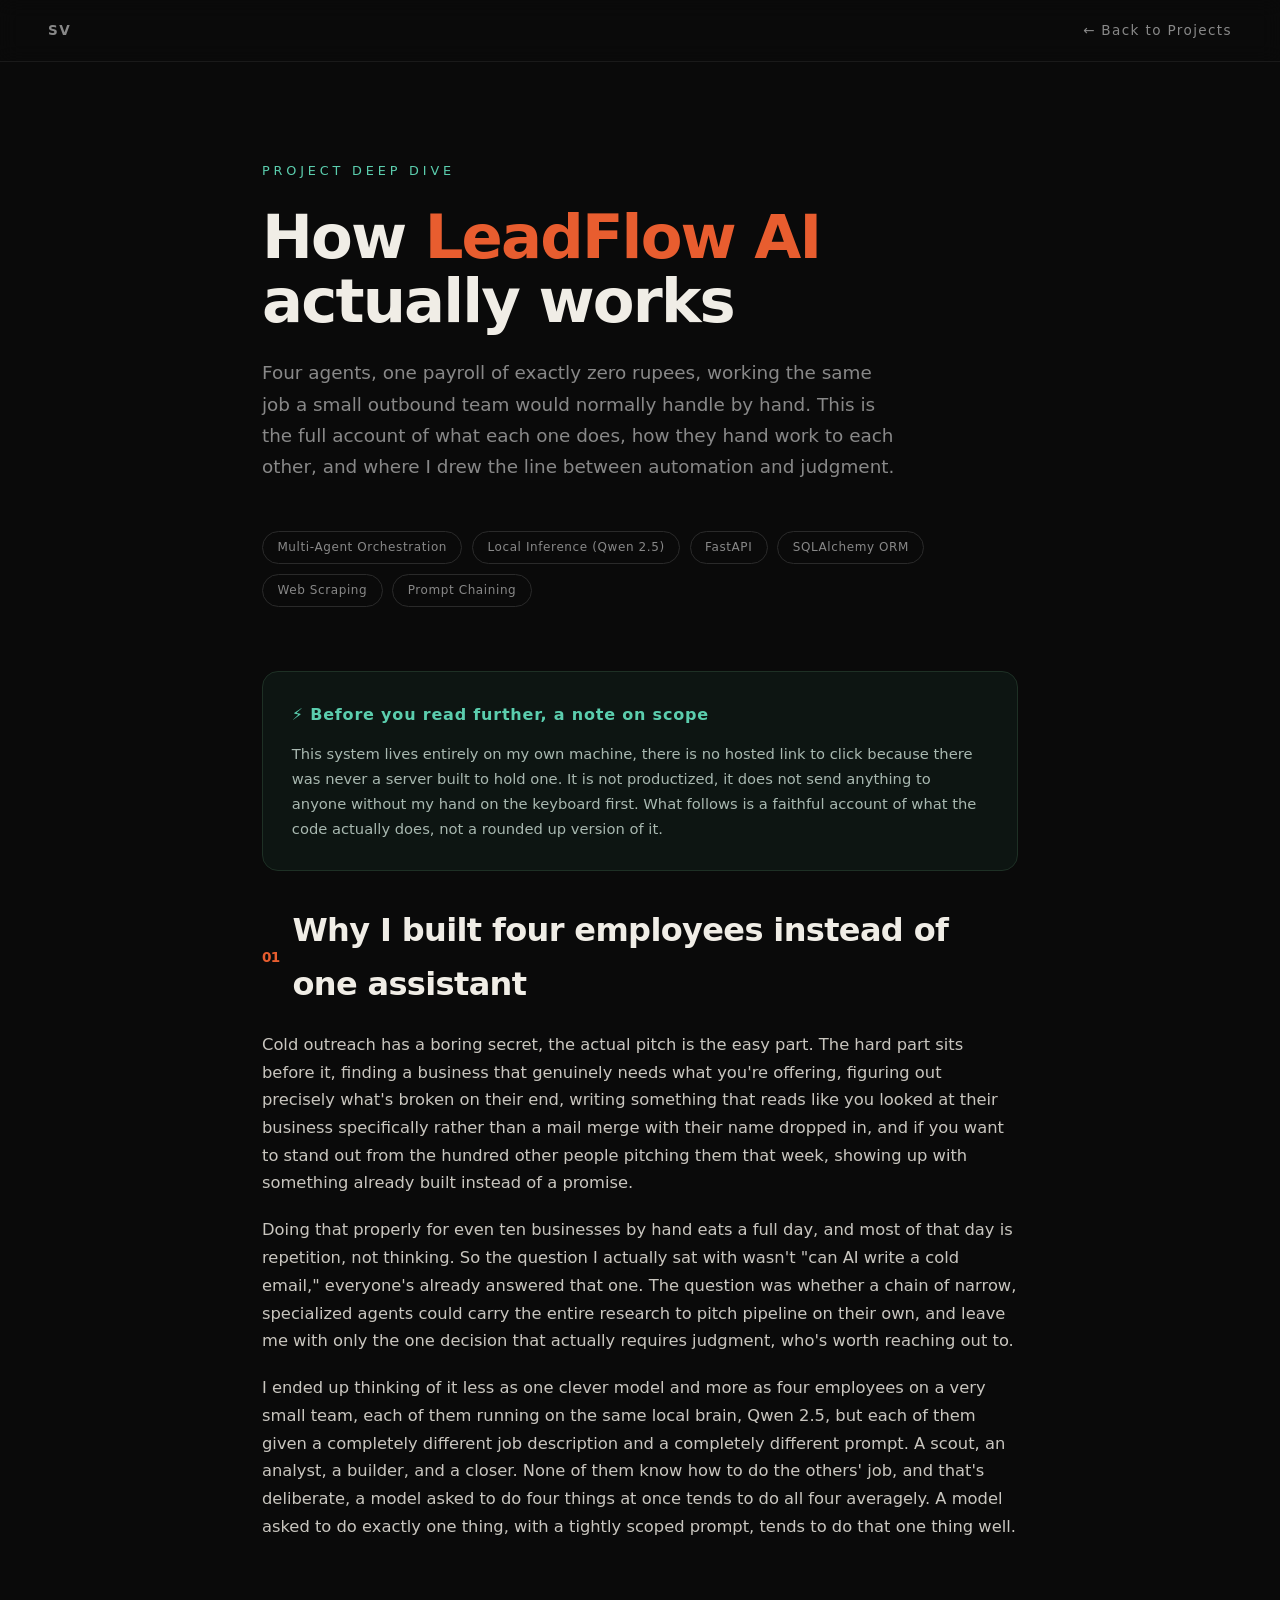
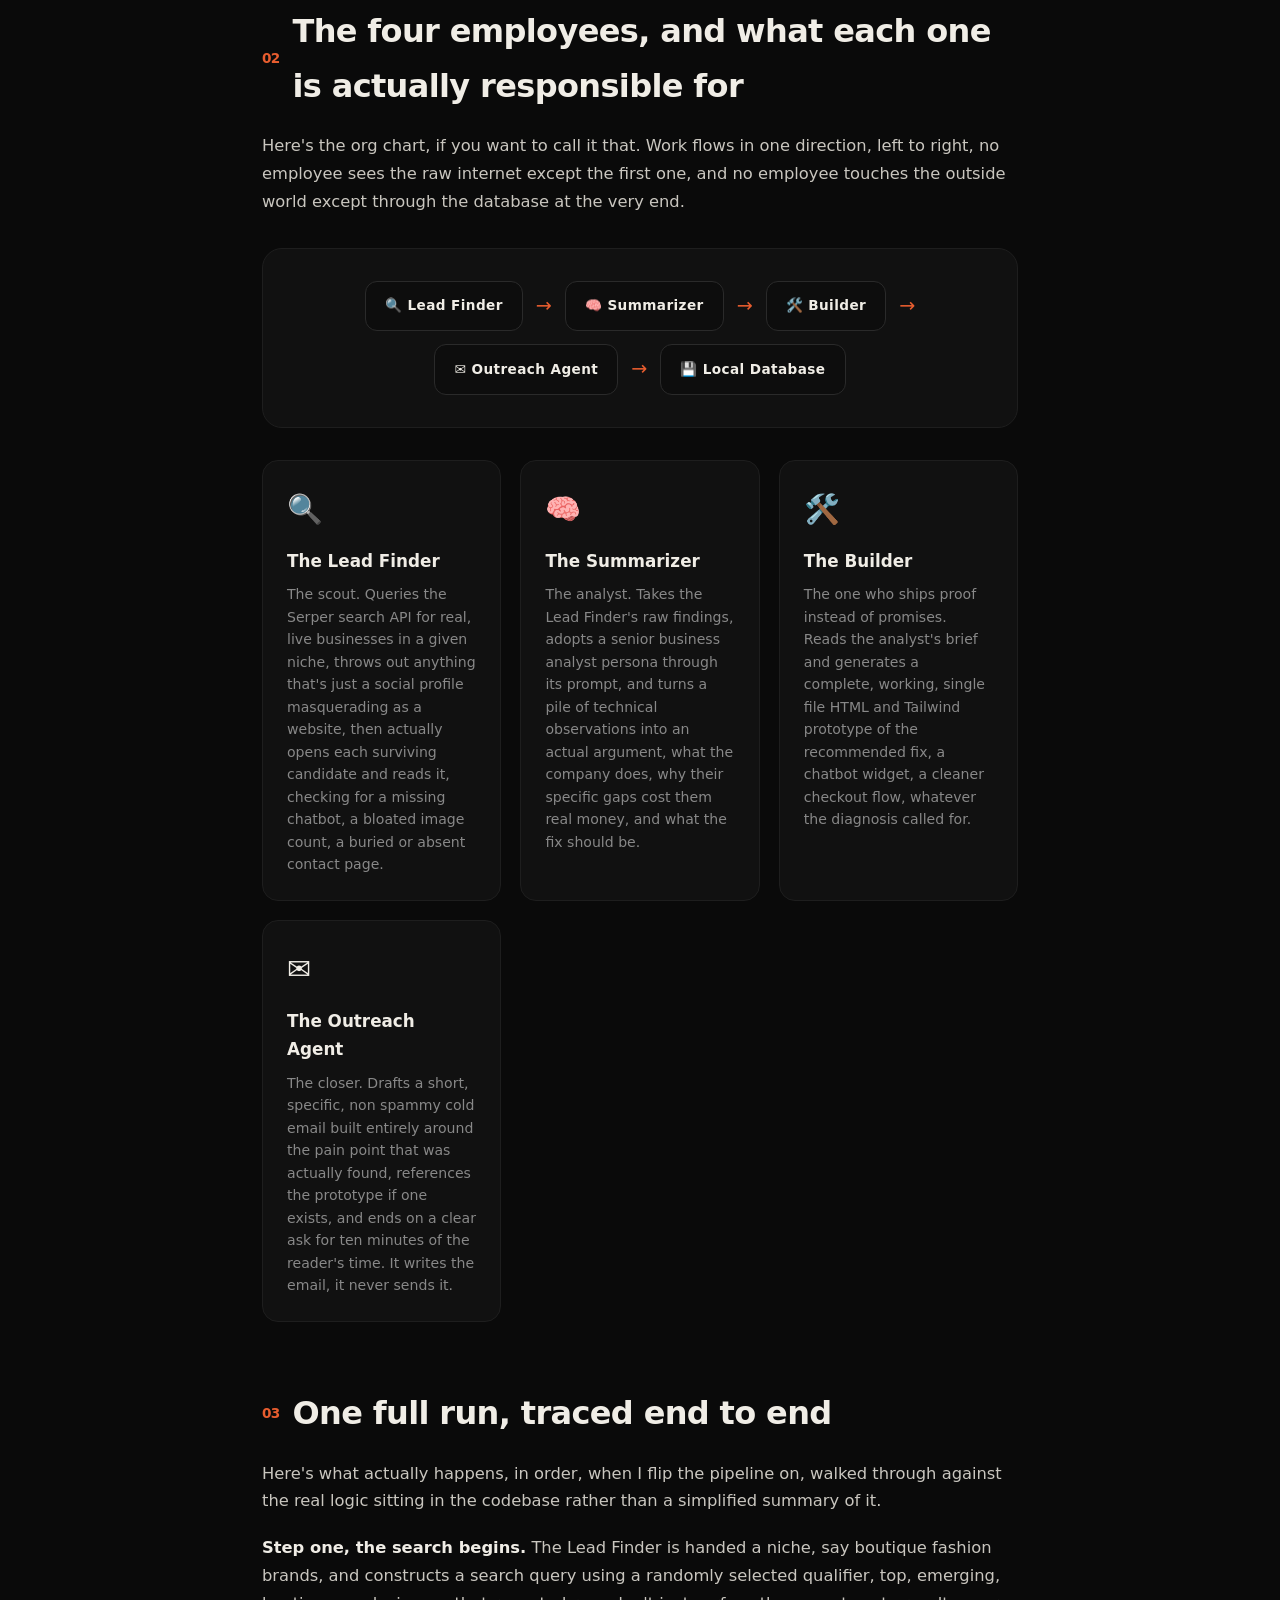
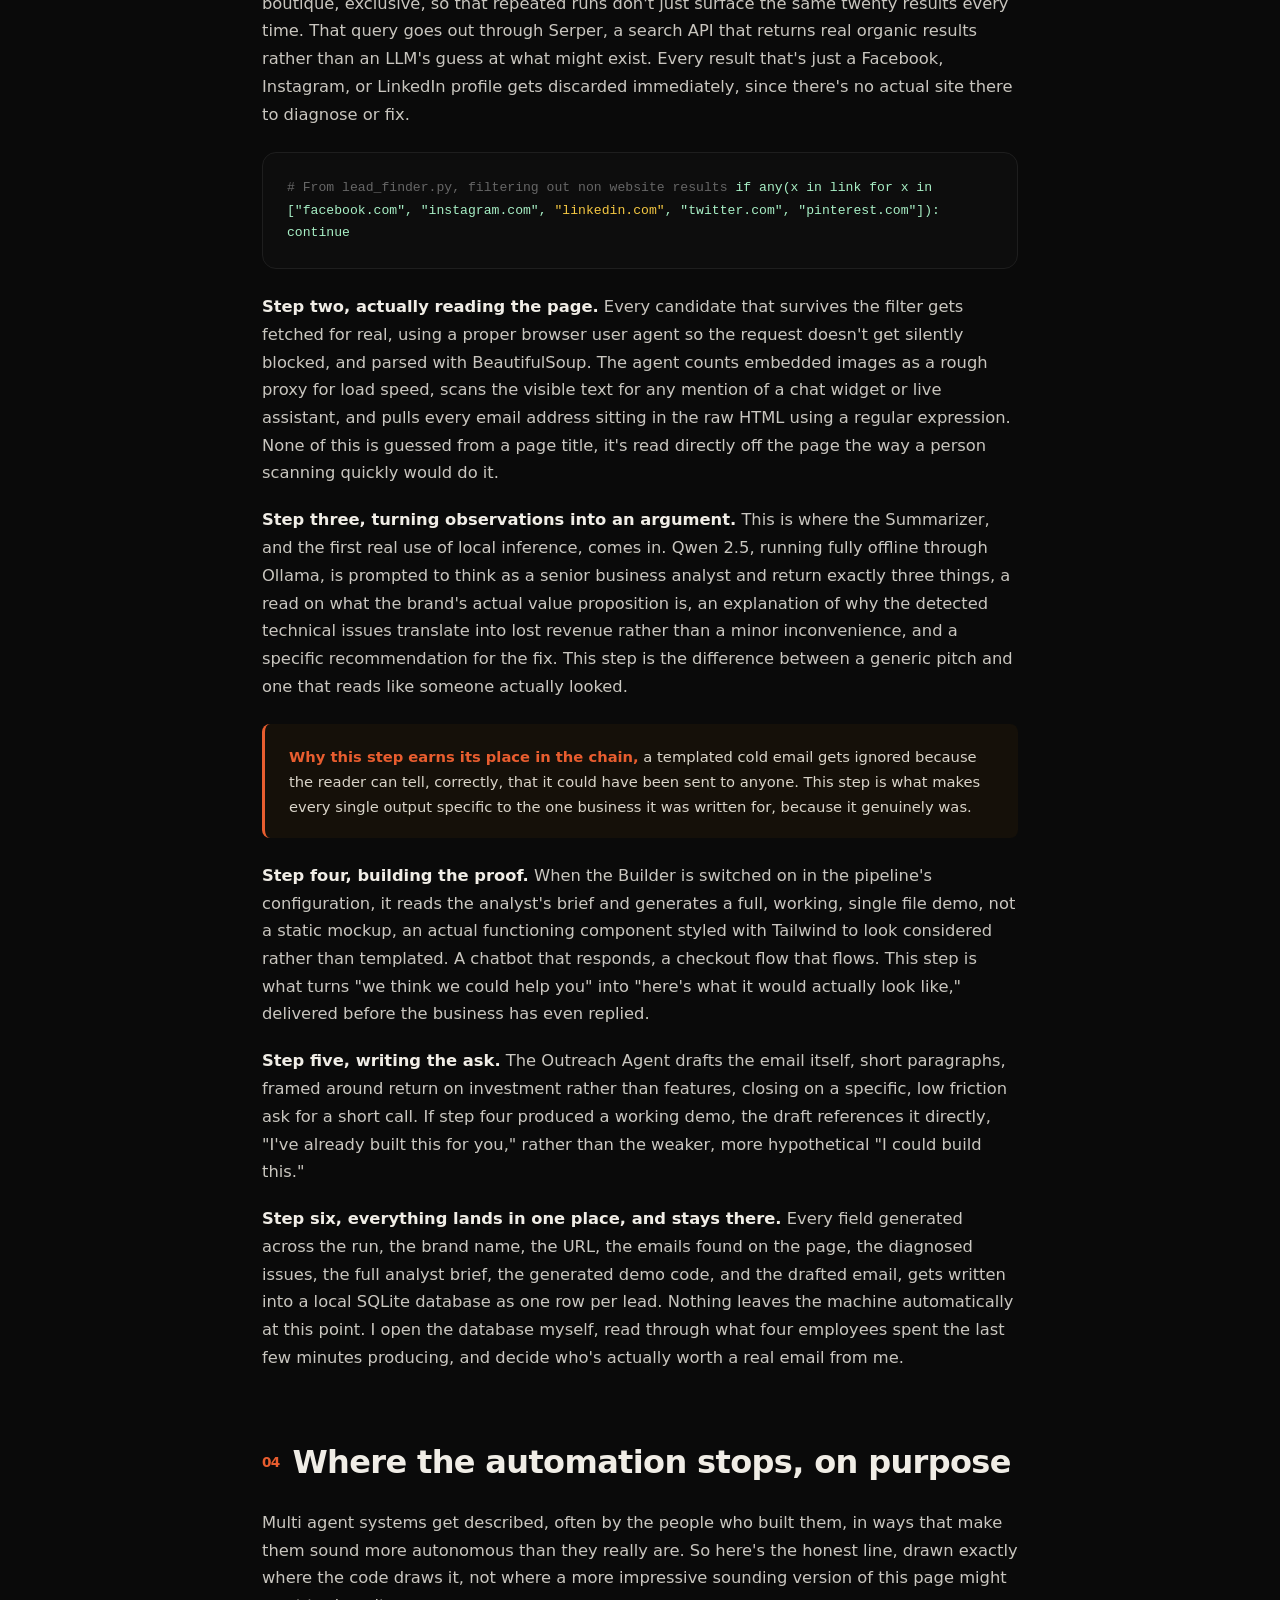
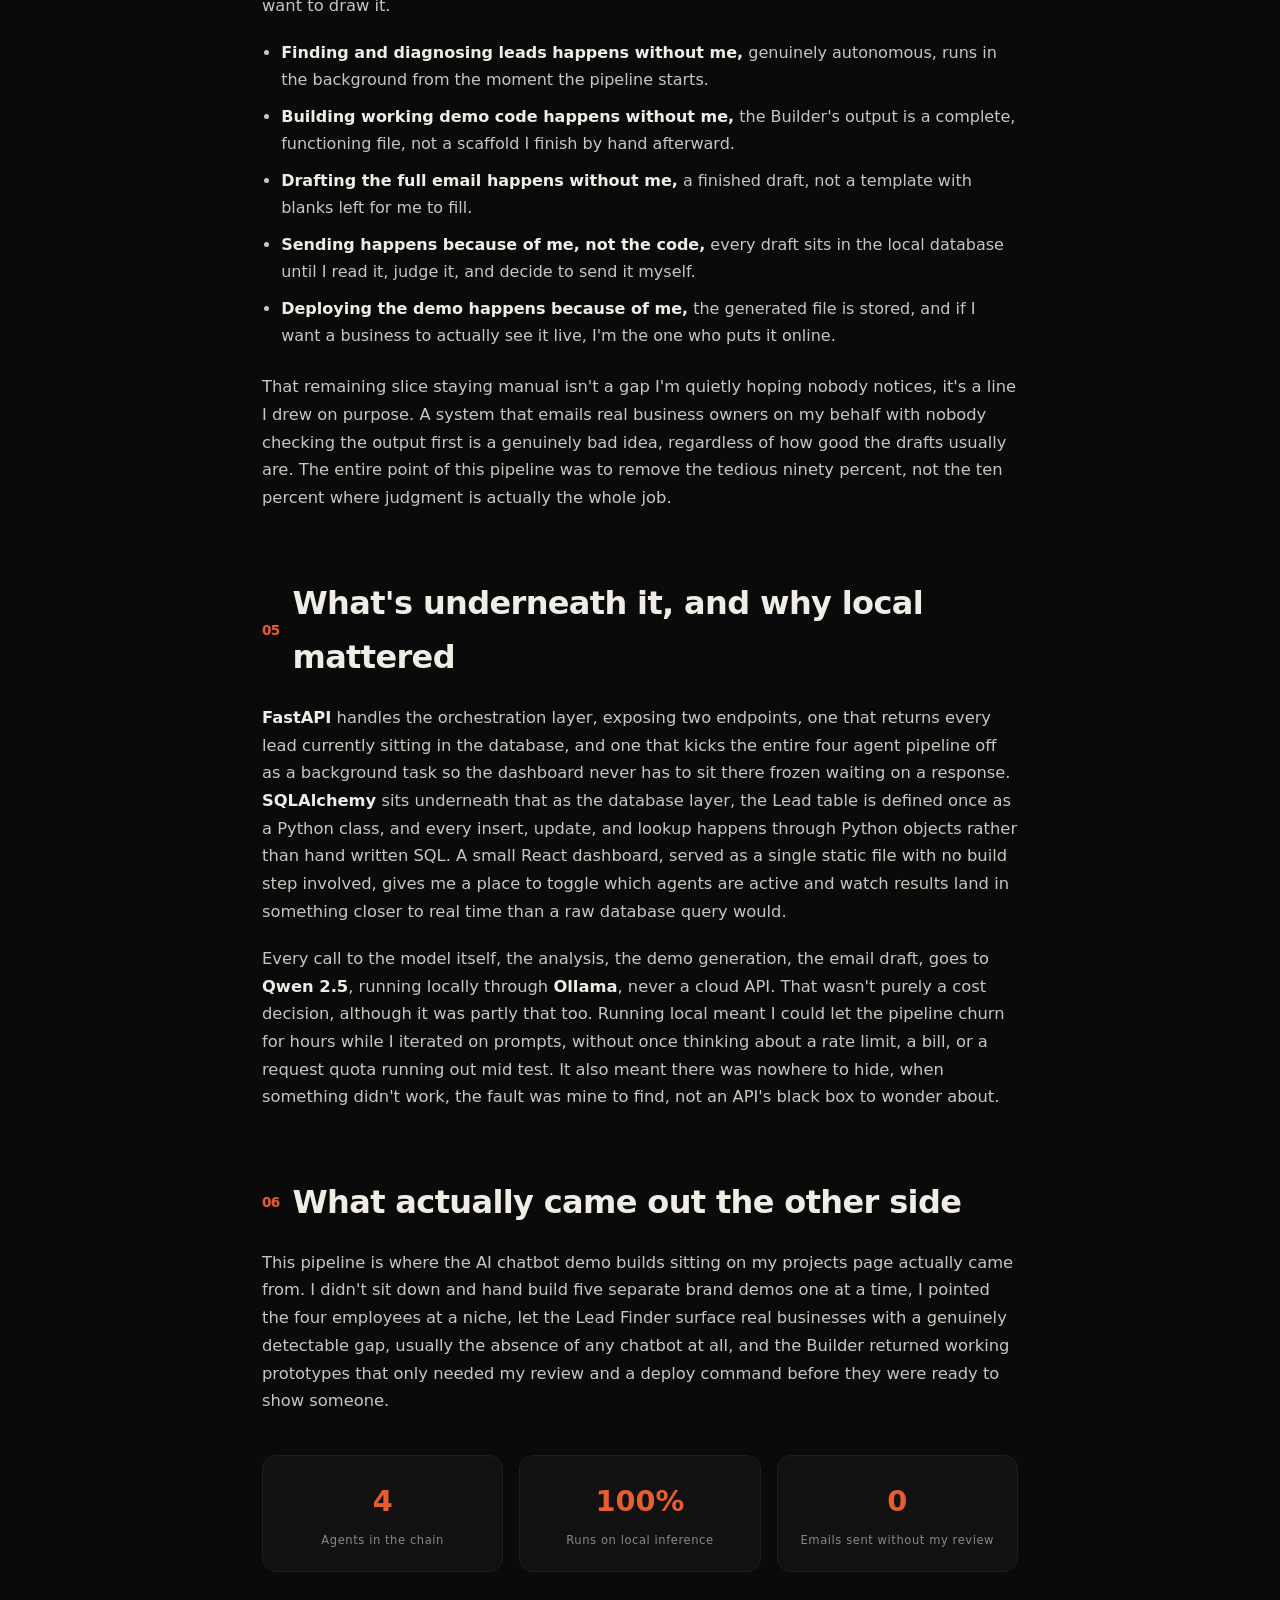
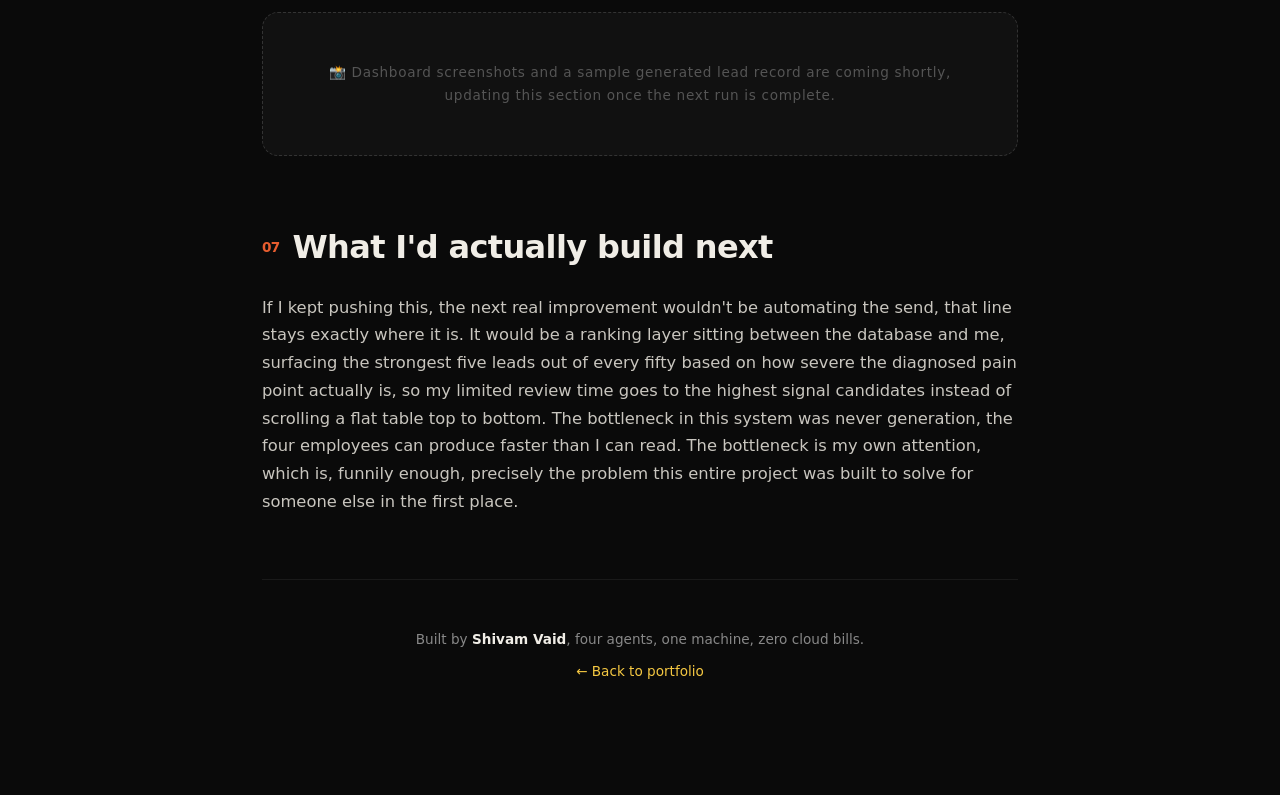
==== leadflow/index.html @ c5f5d9a0 "modified links and title" ====
<!DOCTYPE html>
<html lang="en">
<head>
<meta charset="UTF-8"/>
<meta name="viewport" content="width=device-width, initial-scale=1.0"/>
<title>LeadFlow AI — How It Works | Shivam Vaid</title>
<style>
  *{margin:0;padding:0;box-sizing:border-box;}
  :root{
    --bg:#0a0a0a;--fg:#f0ede6;--muted:#888;
    --c1:#e85d2f;--c2:#f5c842;--c3:#5bceae;--c4:#c084fc;--c5:#fb923c;
  }
  html{scroll-behavior:smooth;}
  body{background:var(--bg);color:var(--fg);font-family:'Segoe UI',system-ui,sans-serif;line-height:1.7;}

  .doc-nav{position:fixed;top:0;left:0;right:0;z-index:100;display:flex;justify-content:space-between;align-items:center;padding:1.2rem 3rem;background:rgba(10,10,10,.9);backdrop-filter:blur(10px);border-bottom:1px solid #1a1a1a;}
  .doc-nav a{color:var(--muted);text-decoration:none;font-size:.85rem;letter-spacing:.1em;transition:color .2s;}
  .doc-nav a:hover{color:var(--fg);}
  .doc-logo{font-size:1.1rem;font-weight:700;letter-spacing:.15em;color:var(--c2);text-decoration:none;}

  .doc-container{max-width:820px;margin:0 auto;padding:10rem 2rem 6rem;}

  .doc-eyebrow{font-size:.8rem;letter-spacing:.3em;color:var(--c3);margin-bottom:1.5rem;text-transform:uppercase;}
  .doc-title{font-size:clamp(2.2rem,6vw,3.8rem);font-weight:900;line-height:1.05;letter-spacing:-.03em;margin-bottom:1.5rem;}
  .doc-title span{color:var(--c1);}
  .doc-subtitle{font-size:1.15rem;color:var(--muted);margin-bottom:3rem;max-width:640px;}

  .doc-tags{display:flex;flex-wrap:wrap;gap:.6rem;margin-bottom:4rem;}
  .doc-tag{padding:.35rem .9rem;border:1px solid #2a2a2a;border-radius:99px;font-size:.75rem;letter-spacing:.05em;color:var(--muted);}

  .doc-section{margin-bottom:4rem;}
  .doc-section h2{font-size:clamp(1.5rem,3vw,2rem);font-weight:800;letter-spacing:-.02em;margin-bottom:1.2rem;display:flex;align-items:center;gap:.8rem;}
  .doc-num{font-size:.85rem;color:var(--c1);font-weight:700;}
  .doc-section p{color:#c9c6bf;font-size:1.02rem;margin-bottom:1.2rem;}
  .doc-section p strong{color:var(--fg);}
  .doc-section ul{margin:1rem 0 1.5rem 1.2rem;color:#c9c6bf;}
  .doc-section li{margin-bottom:.6rem;}
  .doc-section li strong{color:var(--fg);}

  .agent-grid{display:grid;grid-template-columns:repeat(auto-fit,minmax(220px,1fr));gap:1.2rem;margin:2rem 0;}
  .agent-card{background:#111;border:1px solid #1e1e1e;border-radius:16px;padding:1.5rem;transition:border-color .3s,transform .3s;}
  .agent-card:hover{border-color:var(--c4);transform:translateY(-4px);}
  .agent-icon{font-size:1.8rem;margin-bottom:.8rem;display:block;}
  .agent-name{font-size:1.05rem;font-weight:700;margin-bottom:.5rem;}
  .agent-desc{font-size:.88rem;color:var(--muted);line-height:1.6;}

  .flow-diagram{background:#111;border:1px solid #1e1e1e;border-radius:20px;padding:2rem;margin:2rem 0;display:flex;flex-wrap:wrap;align-items:center;gap:.8rem;justify-content:center;}
  .flow-step{background:#0d0d0d;border:1px solid #2a2a2a;border-radius:12px;padding:.8rem 1.2rem;font-size:.85rem;font-weight:700;letter-spacing:.03em;white-space:nowrap;}
  .flow-arrow{color:var(--c1);font-size:1.2rem;}

  .code-block{background:#0d0d0d;border:1px solid #1e1e1e;border-radius:14px;padding:1.5rem;margin:1.5rem 0;overflow-x:auto;font-family:'Consolas','Monaco',monospace;font-size:.82rem;color:#a8f0c6;line-height:1.7;}
  .code-block .comment{color:#666;}
  .code-block .string{color:var(--c2);}

  .callout{background:#151009;border-left:3px solid var(--c1);border-radius:8px;padding:1.2rem 1.5rem;margin:1.5rem 0;font-size:.92rem;color:#d9d4c9;}
  .callout strong{color:var(--c1);}

  .honesty-box{background:#0d1512;border:1px solid #1e3025;border-radius:16px;padding:1.8rem;margin:2rem 0;}
  .honesty-box h3{color:var(--c3);font-size:1rem;margin-bottom:.8rem;letter-spacing:.05em;}
  .honesty-box p{color:#a8b8b0;font-size:.92rem;margin-bottom:0;}

  .screenshot-placeholder{background:#111;border:1px dashed #333;border-radius:16px;padding:3rem 2rem;text-align:center;margin:2rem 0;color:#555;font-size:.85rem;letter-spacing:.05em;}

  .stat-strip{display:grid;grid-template-columns:repeat(auto-fit,minmax(140px,1fr));gap:1rem;margin:2.5rem 0;}
  .stat-box{background:#111;border:1px solid #1e1e1e;border-radius:14px;padding:1.3rem;text-align:center;}
  .stat-box .num{font-size:1.8rem;font-weight:900;color:var(--c1);}
  .stat-box .label{font-size:.72rem;color:var(--muted);letter-spacing:.05em;margin-top:.3rem;}

  .doc-footer{border-top:1px solid #1a1a1a;padding:3rem 0 1rem;margin-top:3rem;text-align:center;color:var(--muted);font-size:.85rem;}
  .doc-footer a{color:var(--c2);text-decoration:none;}

  @media (max-width:768px){
    .doc-nav{padding:1rem;}
    .doc-container{padding:7rem 1.25rem 4rem;}
    .flow-diagram{flex-direction:column;align-items:stretch;}
    .flow-arrow{transform:rotate(90deg);text-align:center;}
  }
</style>
</head>
<body>

<nav class="doc-nav">
  <a href="index.html" class="doc-logo">SV</a>
  <a href="index.html#projects">← Back to Projects</a>
</nav>

<div class="doc-container">

  <div class="doc-eyebrow">Project Deep Dive</div>
  <h1 class="doc-title">How <span>LeadFlow AI</span> actually works</h1>
  <p class="doc-subtitle">Four agents, one payroll of exactly zero rupees, working the same job a small outbound team would normally handle by hand. This is the full account of what each one does, how they hand work to each other, and where I drew the line between automation and judgment.</p>

  <div class="doc-tags">
    <span class="doc-tag">Multi-Agent Orchestration</span>
    <span class="doc-tag">Local Inference (Qwen 2.5)</span>
    <span class="doc-tag">FastAPI</span>
    <span class="doc-tag">SQLAlchemy ORM</span>
    <span class="doc-tag">Web Scraping</span>
    <span class="doc-tag">Prompt Chaining</span>
  </div>

  <div class="honesty-box">
    <h3>⚡ Before you read further, a note on scope</h3>
    <p>This system lives entirely on my own machine, there is no hosted link to click because there was never a server built to hold one. It is not productized, it does not send anything to anyone without my hand on the keyboard first. What follows is a faithful account of what the code actually does, not a rounded up version of it.</p>
  </div>

  <div class="doc-section">
    <h2><span class="doc-num">01</span> Why I built four employees instead of one assistant</h2>
    <p>Cold outreach has a boring secret, the actual pitch is the easy part. The hard part sits before it, finding a business that genuinely needs what you're offering, figuring out precisely what's broken on their end, writing something that reads like you looked at their business specifically rather than a mail merge with their name dropped in, and if you want to stand out from the hundred other people pitching them that week, showing up with something already built instead of a promise.</p>
    <p>Doing that properly for even ten businesses by hand eats a full day, and most of that day is repetition, not thinking. So the question I actually sat with wasn't "can AI write a cold email," everyone's already answered that one. The question was whether a chain of narrow, specialized agents could carry the entire research to pitch pipeline on their own, and leave me with only the one decision that actually requires judgment, who's worth reaching out to.</p>
    <p>I ended up thinking of it less as one clever model and more as four employees on a very small team, each of them running on the same local brain, Qwen 2.5, but each of them given a completely different job description and a completely different prompt. A scout, an analyst, a builder, and a closer. None of them know how to do the others' job, and that's deliberate, a model asked to do four things at once tends to do all four averagely. A model asked to do exactly one thing, with a tightly scoped prompt, tends to do that one thing well.</p>
  </div>

  <div class="doc-section">
    <h2><span class="doc-num">02</span> The four employees, and what each one is actually responsible for</h2>
    <p>Here's the org chart, if you want to call it that. Work flows in one direction, left to right, no employee sees the raw internet except the first one, and no employee touches the outside world except through the database at the very end.</p>

    <div class="flow-diagram">
      <div class="flow-step">🔍 Lead Finder</div>
      <span class="flow-arrow">→</span>
      <div class="flow-step">🧠 Summarizer</div>
      <span class="flow-arrow">→</span>
      <div class="flow-step">🛠️ Builder</div>
      <span class="flow-arrow">→</span>
      <div class="flow-step">✉️ Outreach Agent</div>
      <span class="flow-arrow">→</span>
      <div class="flow-step">💾 Local Database</div>
    </div>

    <div class="agent-grid">
      <div class="agent-card">
        <span class="agent-icon">🔍</span>
        <div class="agent-name">The Lead Finder</div>
        <div class="agent-desc">The scout. Queries the Serper search API for real, live businesses in a given niche, throws out anything that's just a social profile masquerading as a website, then actually opens each surviving candidate and reads it, checking for a missing chatbot, a bloated image count, a buried or absent contact page.</div>
      </div>
      <div class="agent-card">
        <span class="agent-icon">🧠</span>
        <div class="agent-name">The Summarizer</div>
        <div class="agent-desc">The analyst. Takes the Lead Finder's raw findings, adopts a senior business analyst persona through its prompt, and turns a pile of technical observations into an actual argument, what the company does, why their specific gaps cost them real money, and what the fix should be.</div>
      </div>
      <div class="agent-card">
        <span class="agent-icon">🛠️</span>
        <div class="agent-name">The Builder</div>
        <div class="agent-desc">The one who ships proof instead of promises. Reads the analyst's brief and generates a complete, working, single file HTML and Tailwind prototype of the recommended fix, a chatbot widget, a cleaner checkout flow, whatever the diagnosis called for.</div>
      </div>
      <div class="agent-card">
        <span class="agent-icon">✉️</span>
        <div class="agent-name">The Outreach Agent</div>
        <div class="agent-desc">The closer. Drafts a short, specific, non spammy cold email built entirely around the pain point that was actually found, references the prototype if one exists, and ends on a clear ask for ten minutes of the reader's time. It writes the email, it never sends it.</div>
      </div>
    </div>
  </div>

  <div class="doc-section">
    <h2><span class="doc-num">03</span> One full run, traced end to end</h2>
    <p>Here's what actually happens, in order, when I flip the pipeline on, walked through against the real logic sitting in the codebase rather than a simplified summary of it.</p>

    <p><strong>Step one, the search begins.</strong> The Lead Finder is handed a niche, say boutique fashion brands, and constructs a search query using a randomly selected qualifier, top, emerging, boutique, exclusive, so that repeated runs don't just surface the same twenty results every time. That query goes out through Serper, a search API that returns real organic results rather than an LLM's guess at what might exist. Every result that's just a Facebook, Instagram, or LinkedIn profile gets discarded immediately, since there's no actual site there to diagnose or fix.</p>

    <div class="code-block">
<span class="comment"># From lead_finder.py, filtering out non website results</span>
if any(x in link for x in ["facebook.com", "instagram.com", <span class="string">"linkedin.com"</span>, "twitter.com", "pinterest.com"]):
    continue
    </div>

    <p><strong>Step two, actually reading the page.</strong> Every candidate that survives the filter gets fetched for real, using a proper browser user agent so the request doesn't get silently blocked, and parsed with BeautifulSoup. The agent counts embedded images as a rough proxy for load speed, scans the visible text for any mention of a chat widget or live assistant, and pulls every email address sitting in the raw HTML using a regular expression. None of this is guessed from a page title, it's read directly off the page the way a person scanning quickly would do it.</p>

    <p><strong>Step three, turning observations into an argument.</strong> This is where the Summarizer, and the first real use of local inference, comes in. Qwen 2.5, running fully offline through Ollama, is prompted to think as a senior business analyst and return exactly three things, a read on what the brand's actual value proposition is, an explanation of why the detected technical issues translate into lost revenue rather than a minor inconvenience, and a specific recommendation for the fix. This step is the difference between a generic pitch and one that reads like someone actually looked.</p>

    <div class="callout">
      <strong>Why this step earns its place in the chain,</strong> a templated cold email gets ignored because the reader can tell, correctly, that it could have been sent to anyone. This step is what makes every single output specific to the one business it was written for, because it genuinely was.
    </div>

    <p><strong>Step four, building the proof.</strong> When the Builder is switched on in the pipeline's configuration, it reads the analyst's brief and generates a full, working, single file demo, not a static mockup, an actual functioning component styled with Tailwind to look considered rather than templated. A chatbot that responds, a checkout flow that flows. This step is what turns "we think we could help you" into "here's what it would actually look like," delivered before the business has even replied.</p>

    <p><strong>Step five, writing the ask.</strong> The Outreach Agent drafts the email itself, short paragraphs, framed around return on investment rather than features, closing on a specific, low friction ask for a short call. If step four produced a working demo, the draft references it directly, "I've already built this for you," rather than the weaker, more hypothetical "I could build this."</p>

    <p><strong>Step six, everything lands in one place, and stays there.</strong> Every field generated across the run, the brand name, the URL, the emails found on the page, the diagnosed issues, the full analyst brief, the generated demo code, and the drafted email, gets written into a local SQLite database as one row per lead. Nothing leaves the machine automatically at this point. I open the database myself, read through what four employees spent the last few minutes producing, and decide who's actually worth a real email from me.</p>
  </div>

  <div class="doc-section">
    <h2><span class="doc-num">04</span> Where the automation stops, on purpose</h2>
    <p>Multi agent systems get described, often by the people who built them, in ways that make them sound more autonomous than they really are. So here's the honest line, drawn exactly where the code draws it, not where a more impressive sounding version of this page might want to draw it.</p>
    <ul>
      <li><strong>Finding and diagnosing leads happens without me,</strong> genuinely autonomous, runs in the background from the moment the pipeline starts.</li>
      <li><strong>Building working demo code happens without me,</strong> the Builder's output is a complete, functioning file, not a scaffold I finish by hand afterward.</li>
      <li><strong>Drafting the full email happens without me,</strong> a finished draft, not a template with blanks left for me to fill.</li>
      <li><strong>Sending happens because of me, not the code,</strong> every draft sits in the local database until I read it, judge it, and decide to send it myself.</li>
      <li><strong>Deploying the demo happens because of me,</strong> the generated file is stored, and if I want a business to actually see it live, I'm the one who puts it online.</li>
    </ul>
    <p>That remaining slice staying manual isn't a gap I'm quietly hoping nobody notices, it's a line I drew on purpose. A system that emails real business owners on my behalf with nobody checking the output first is a genuinely bad idea, regardless of how good the drafts usually are. The entire point of this pipeline was to remove the tedious ninety percent, not the ten percent where judgment is actually the whole job.</p>
  </div>

  <div class="doc-section">
    <h2><span class="doc-num">05</span> What's underneath it, and why local mattered</h2>
    <p><strong>FastAPI</strong> handles the orchestration layer, exposing two endpoints, one that returns every lead currently sitting in the database, and one that kicks the entire four agent pipeline off as a background task so the dashboard never has to sit there frozen waiting on a response. <strong>SQLAlchemy</strong> sits underneath that as the database layer, the Lead table is defined once as a Python class, and every insert, update, and lookup happens through Python objects rather than hand written SQL. A small React dashboard, served as a single static file with no build step involved, gives me a place to toggle which agents are active and watch results land in something closer to real time than a raw database query would.</p>
    <p>Every call to the model itself, the analysis, the demo generation, the email draft, goes to <strong>Qwen 2.5</strong>, running locally through <strong>Ollama</strong>, never a cloud API. That wasn't purely a cost decision, although it was partly that too. Running local meant I could let the pipeline churn for hours while I iterated on prompts, without once thinking about a rate limit, a bill, or a request quota running out mid test. It also meant there was nowhere to hide, when something didn't work, the fault was mine to find, not an API's black box to wonder about.</p>
  </div>

  <div class="doc-section">
    <h2><span class="doc-num">06</span> What actually came out the other side</h2>
    <p>This pipeline is where the AI chatbot demo builds sitting on my projects page actually came from. I didn't sit down and hand build five separate brand demos one at a time, I pointed the four employees at a niche, let the Lead Finder surface real businesses with a genuinely detectable gap, usually the absence of any chatbot at all, and the Builder returned working prototypes that only needed my review and a deploy command before they were ready to show someone.</p>

    <div class="stat-strip">
      <div class="stat-box">
        <div class="num">4</div>
        <div class="label">Agents in the chain</div>
      </div>
      <div class="stat-box">
        <div class="num">100%</div>
        <div class="label">Runs on local inference</div>
      </div>
      <div class="stat-box">
        <div class="num">0</div>
        <div class="label">Emails sent without my review</div>
      </div>
    </div>

    <div class="screenshot-placeholder">
      📸 Dashboard screenshots and a sample generated lead record are coming shortly, updating this section once the next run is complete.
    </div>
  </div>

  <div class="doc-section">
    <h2><span class="doc-num">07</span> What I'd actually build next</h2>
    <p>If I kept pushing this, the next real improvement wouldn't be automating the send, that line stays exactly where it is. It would be a ranking layer sitting between the database and me, surfacing the strongest five leads out of every fifty based on how severe the diagnosed pain point actually is, so my limited review time goes to the highest signal candidates instead of scrolling a flat table top to bottom. The bottleneck in this system was never generation, the four employees can produce faster than I can read. The bottleneck is my own attention, which is, funnily enough, precisely the problem this entire project was built to solve for someone else in the first place.</p>
  </div>

  <div class="doc-footer">
    <p>Built by <strong style="color:var(--fg);">Shivam Vaid</strong>, four agents, one machine, zero cloud bills.</p>
    <p style="margin-top:.5rem;"><a href="index.html">← Back to portfolio</a></p>
  </div>

</div>

</body>
</html>
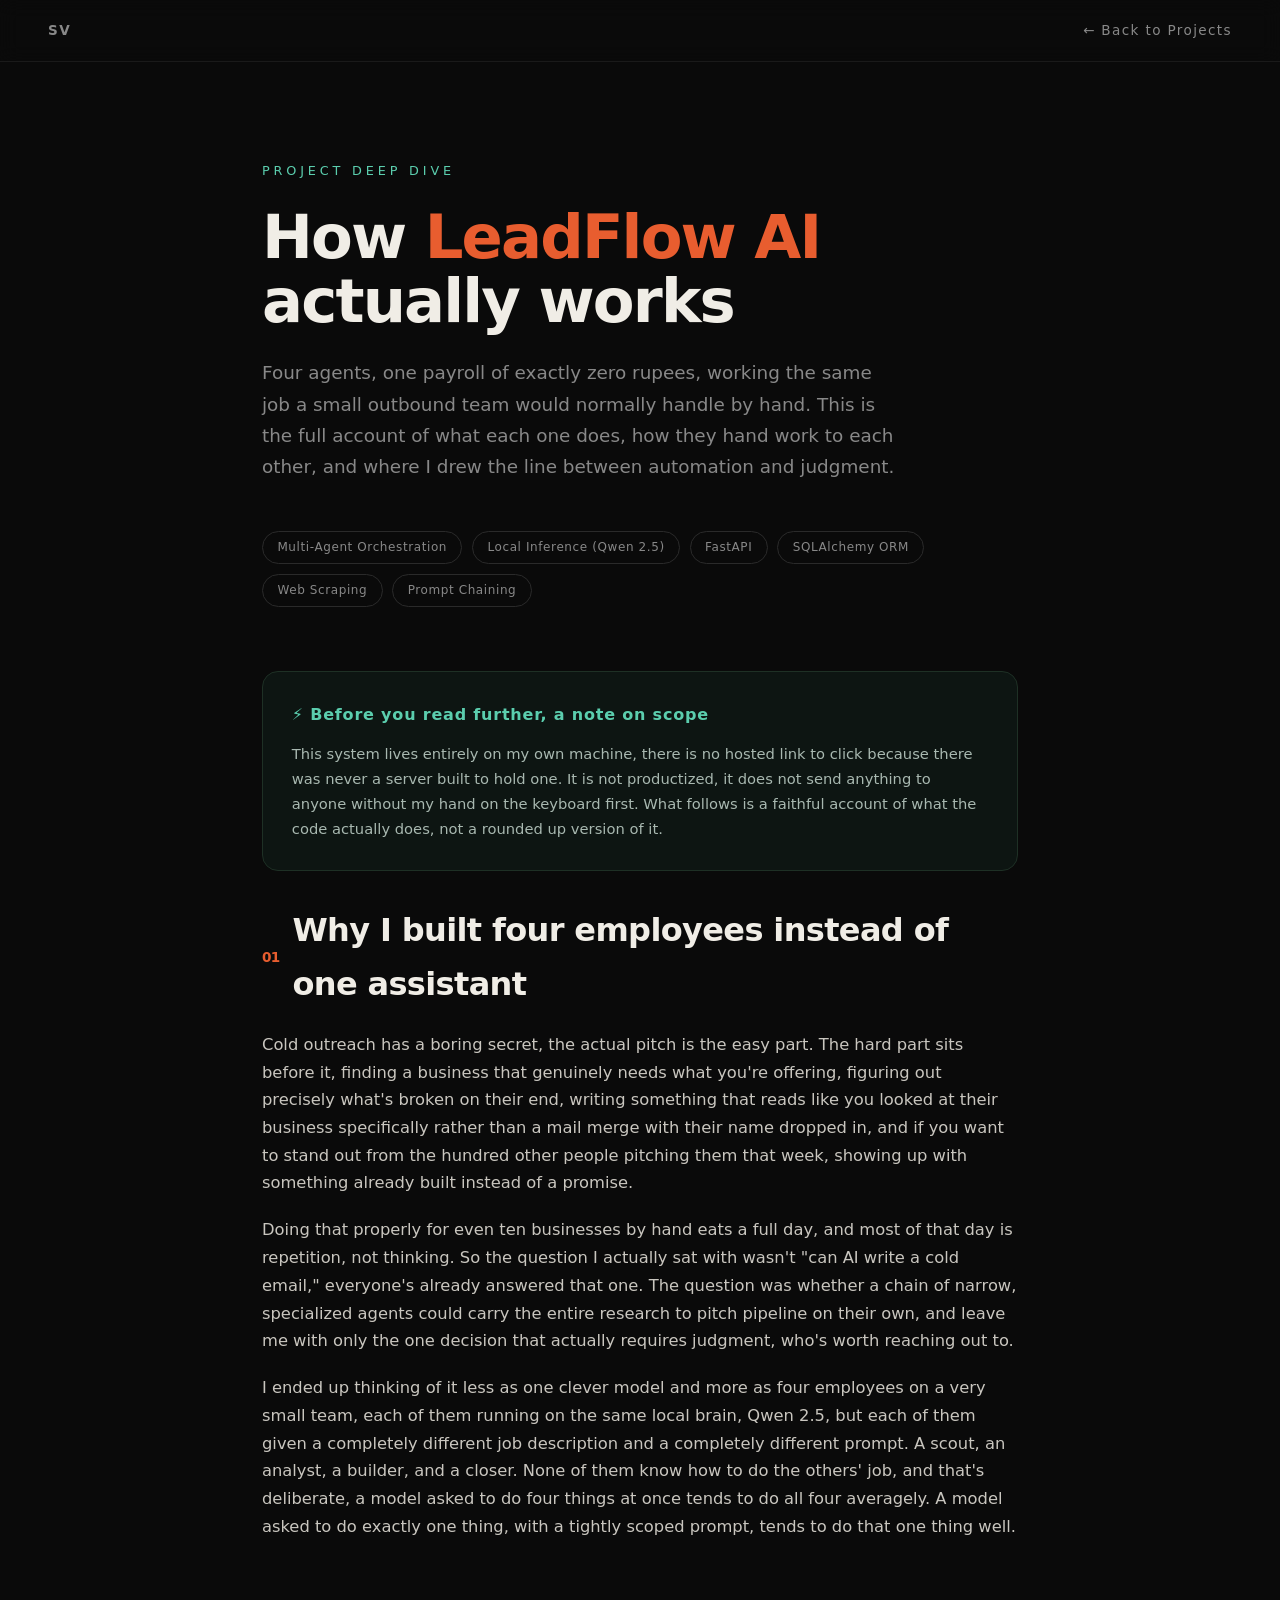
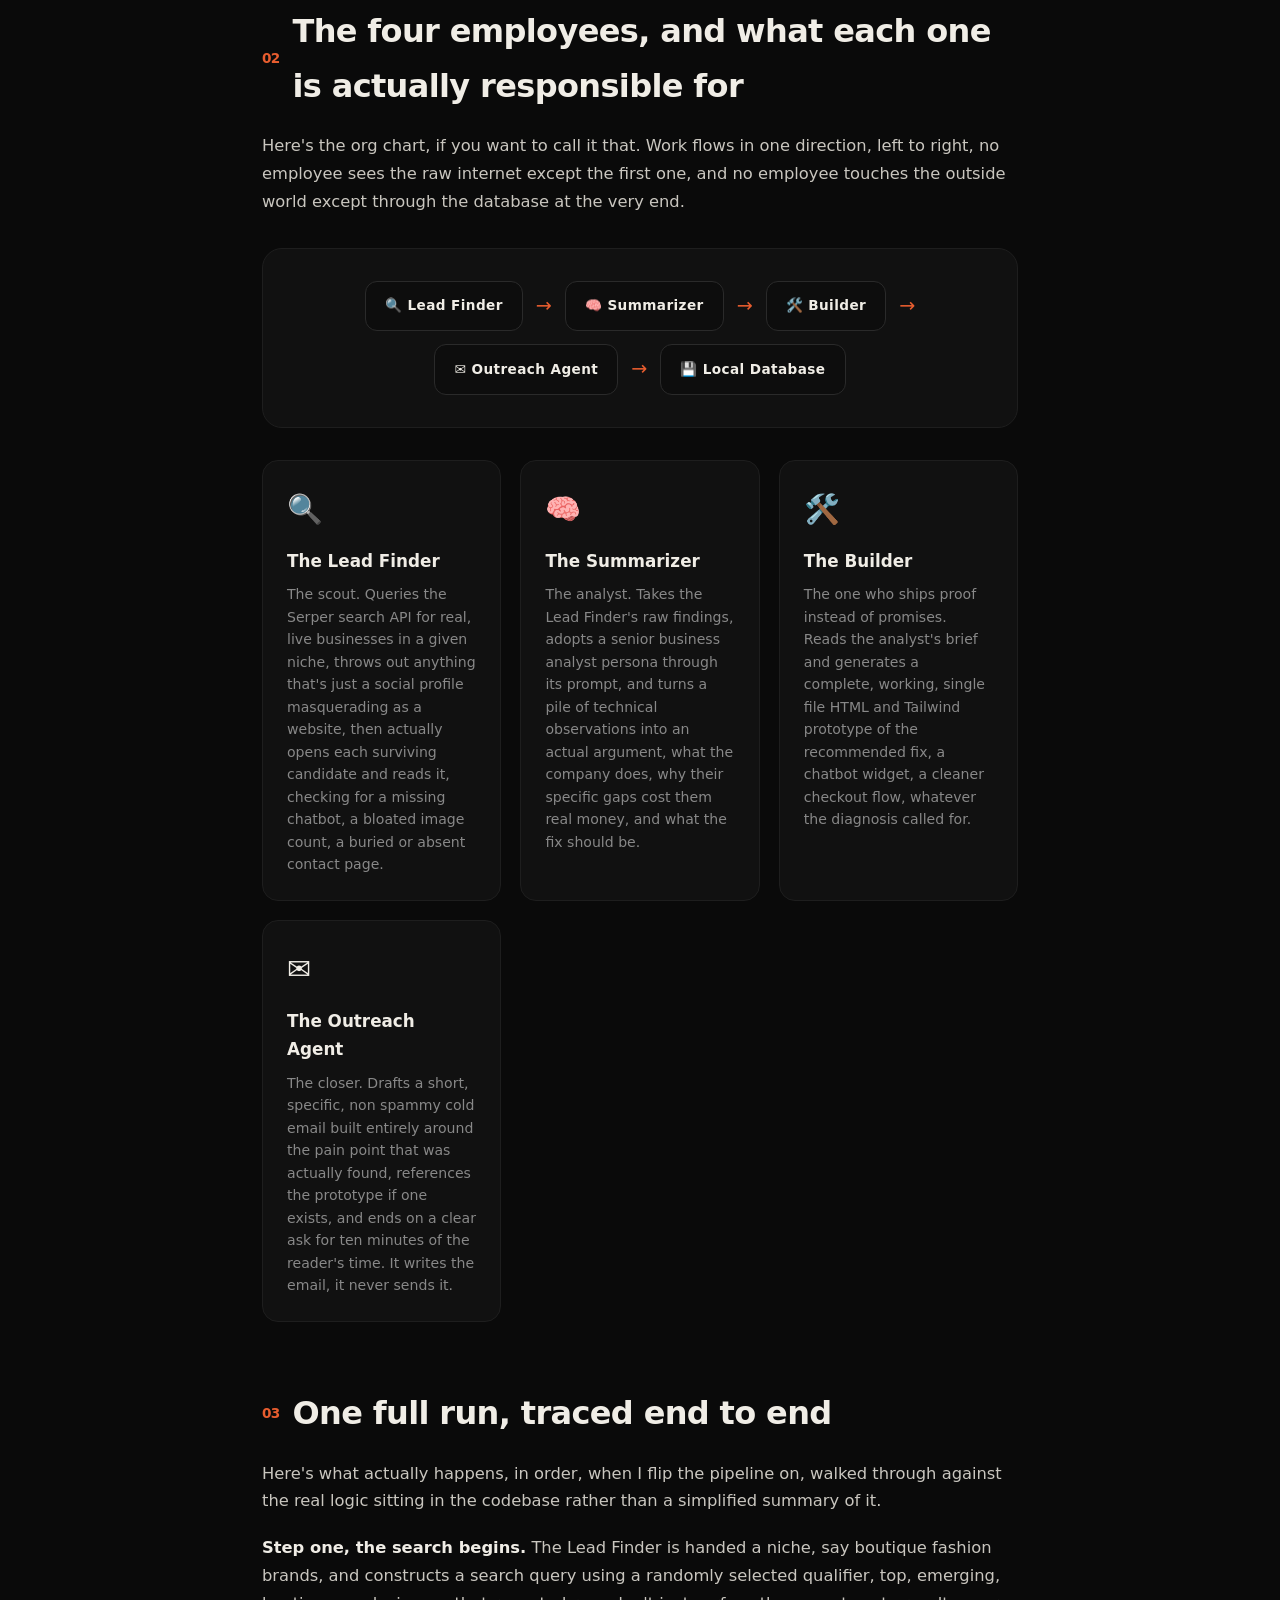
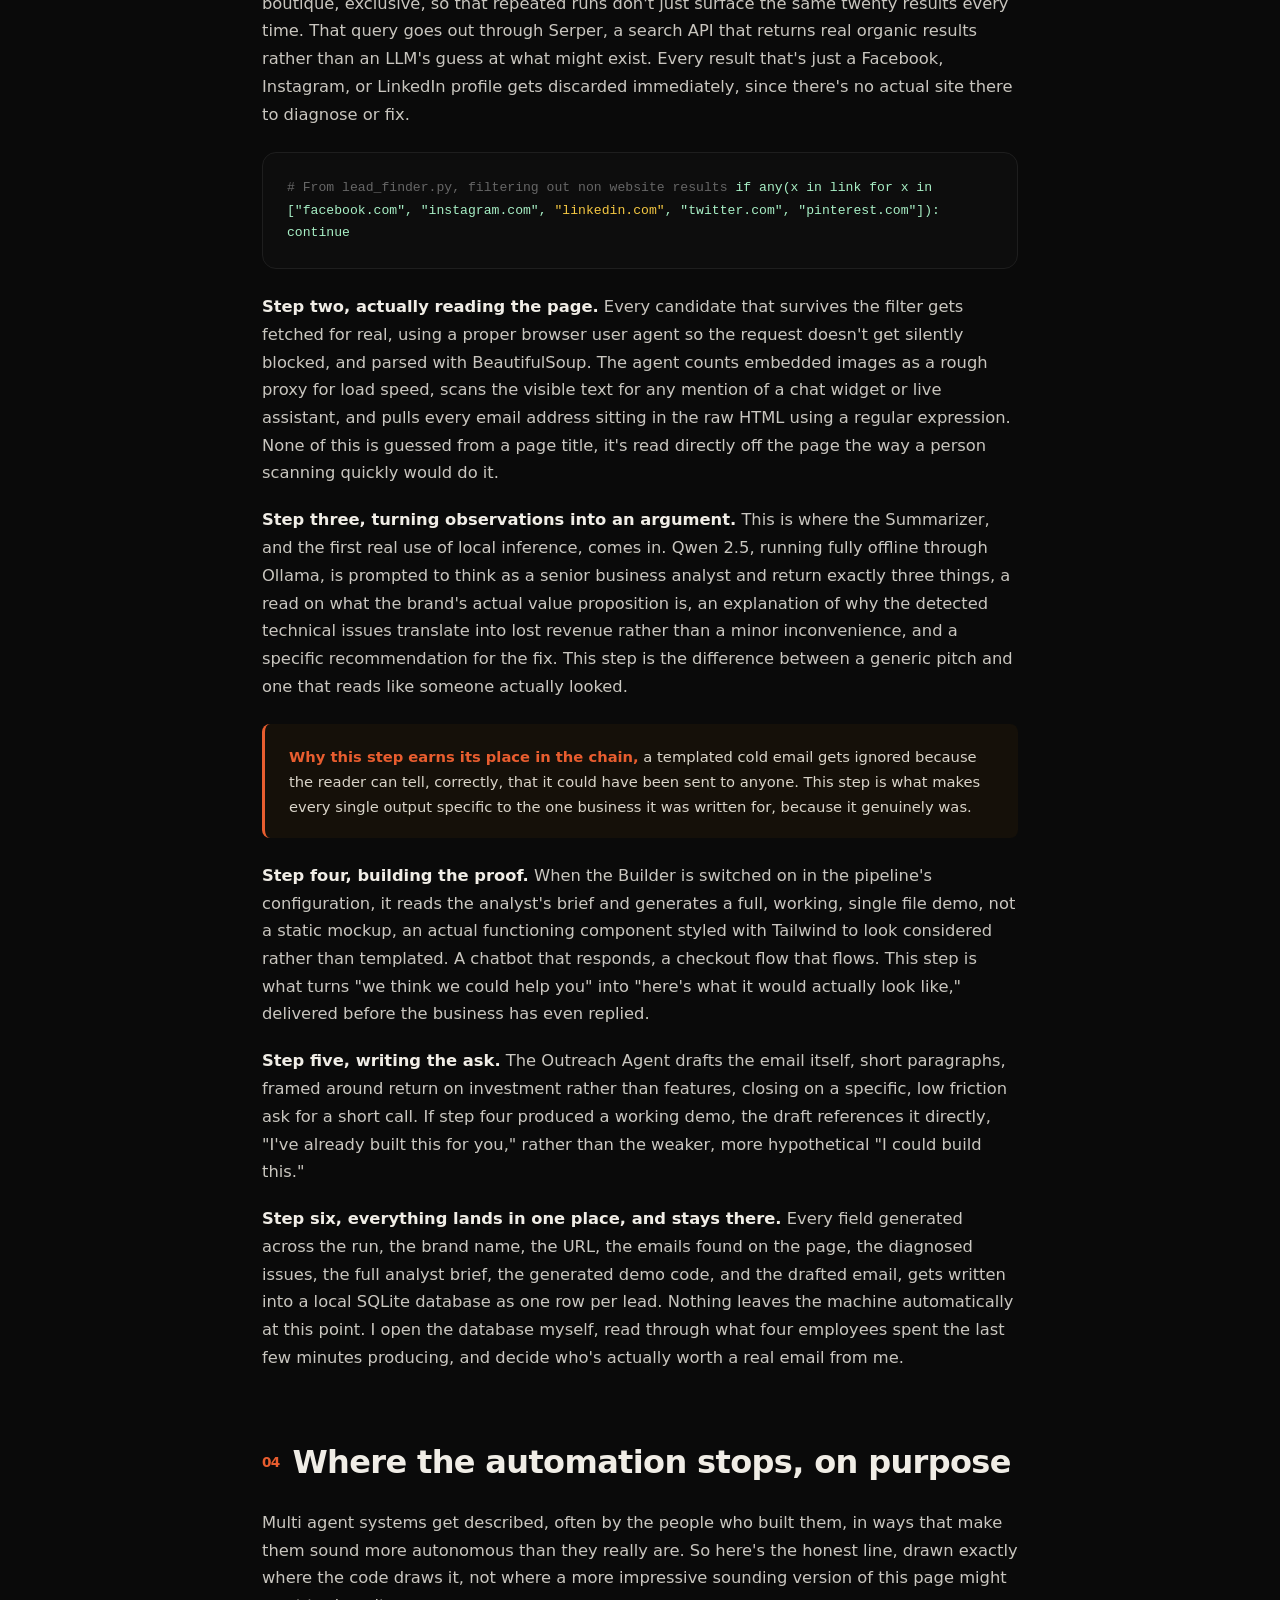
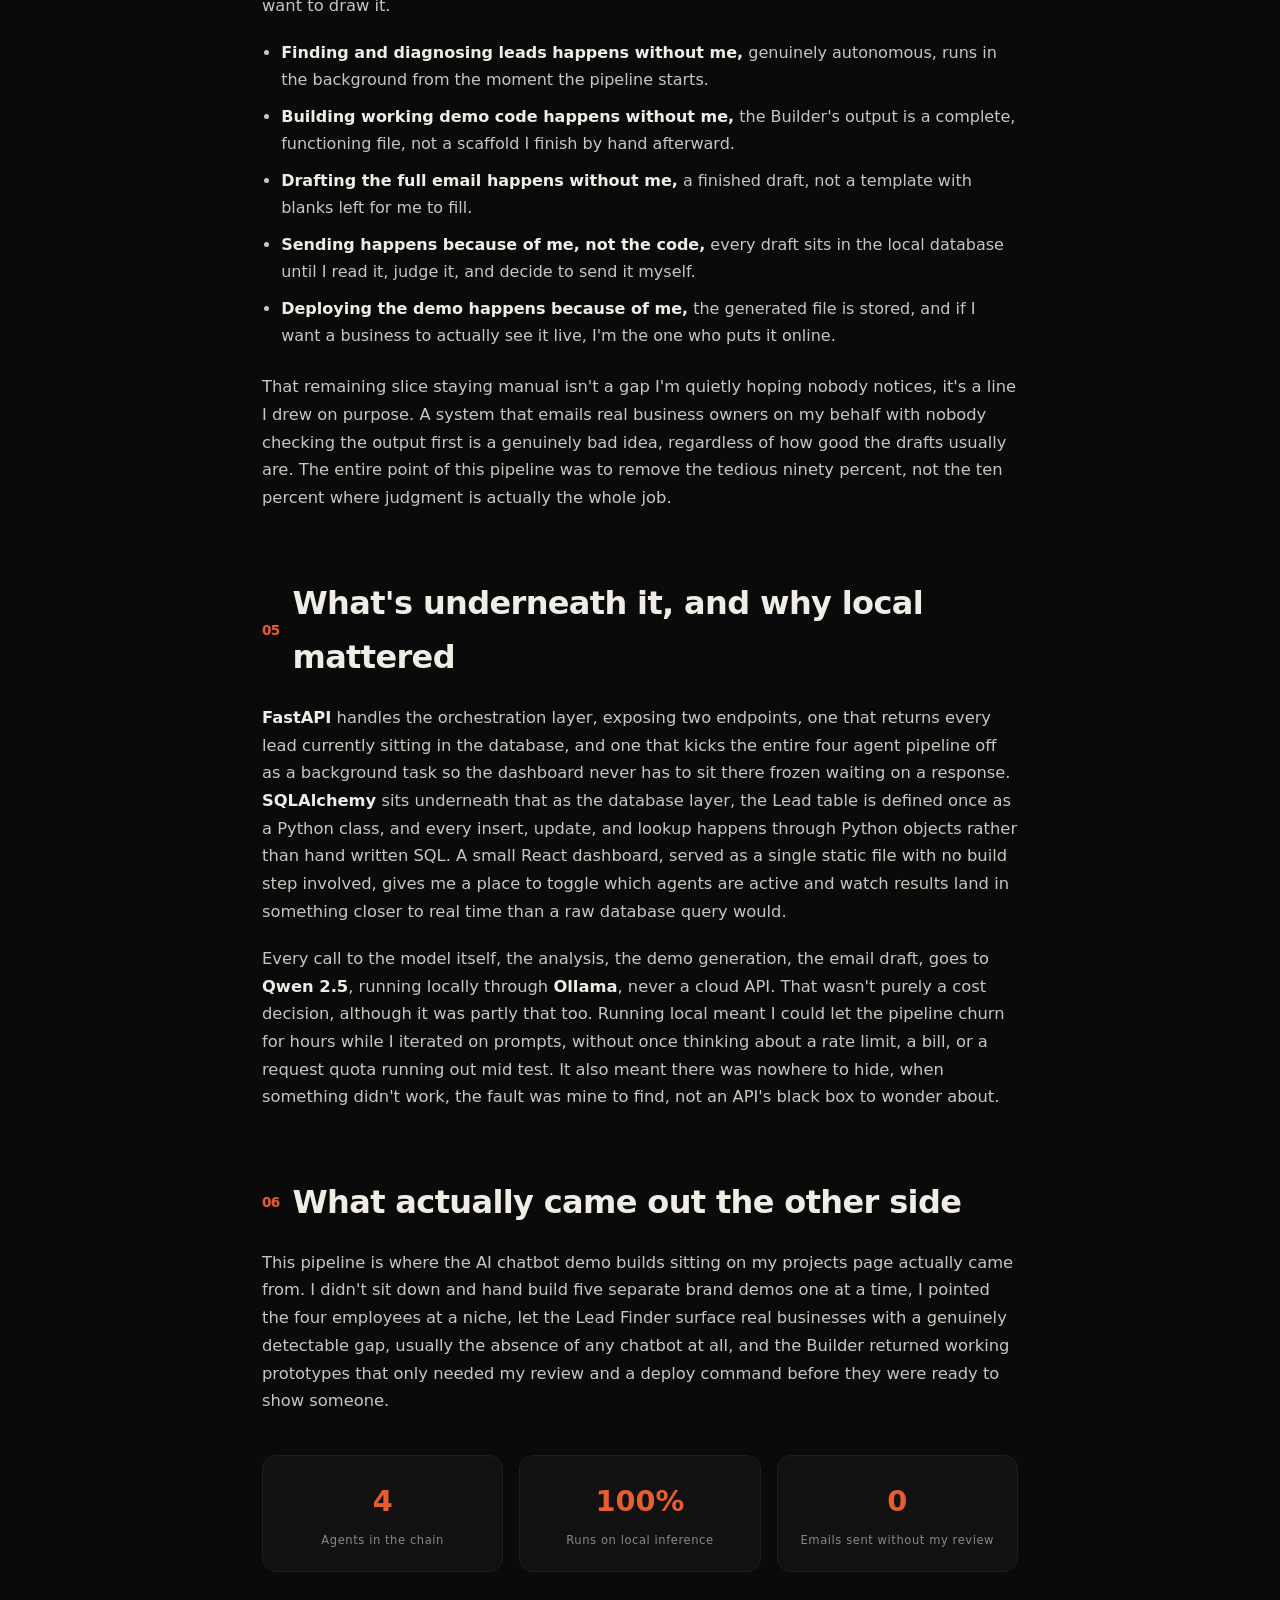
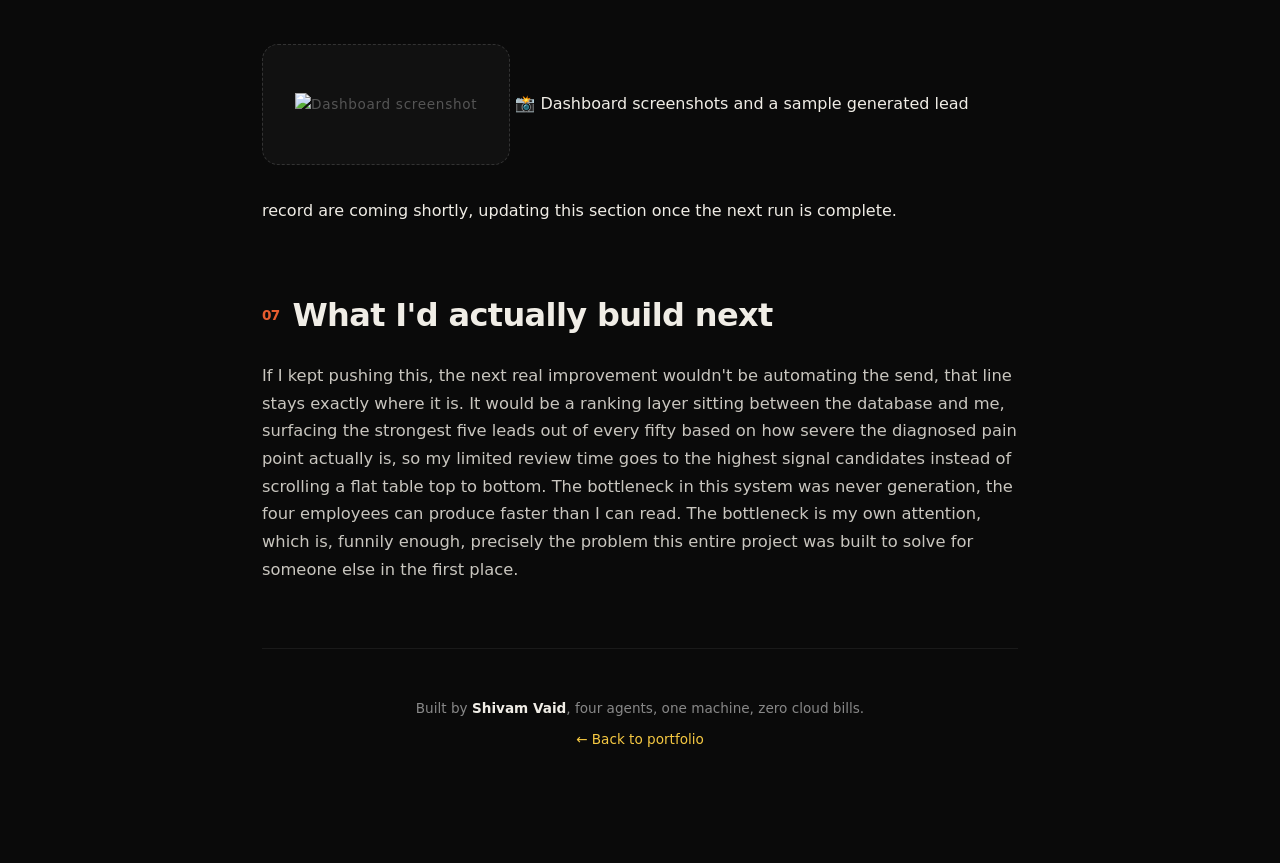
==== commit b9ce25ec: "added leadflow dashboard screenshot" ====
--- a/leadflow/index.html
+++ b/leadflow/index.html
@@ -216,9 +216,9 @@
       </div>
     </div>
 
-    <div class="screenshot-placeholder">
+    <img class="screenshot-placeholder" src="screenshot.jpg" alt="Dashboard screenshot">
       📸 Dashboard screenshots and a sample generated lead record are coming shortly, updating this section once the next run is complete.
-    </div>
+    </img>
   </div>
 
   <div class="doc-section">
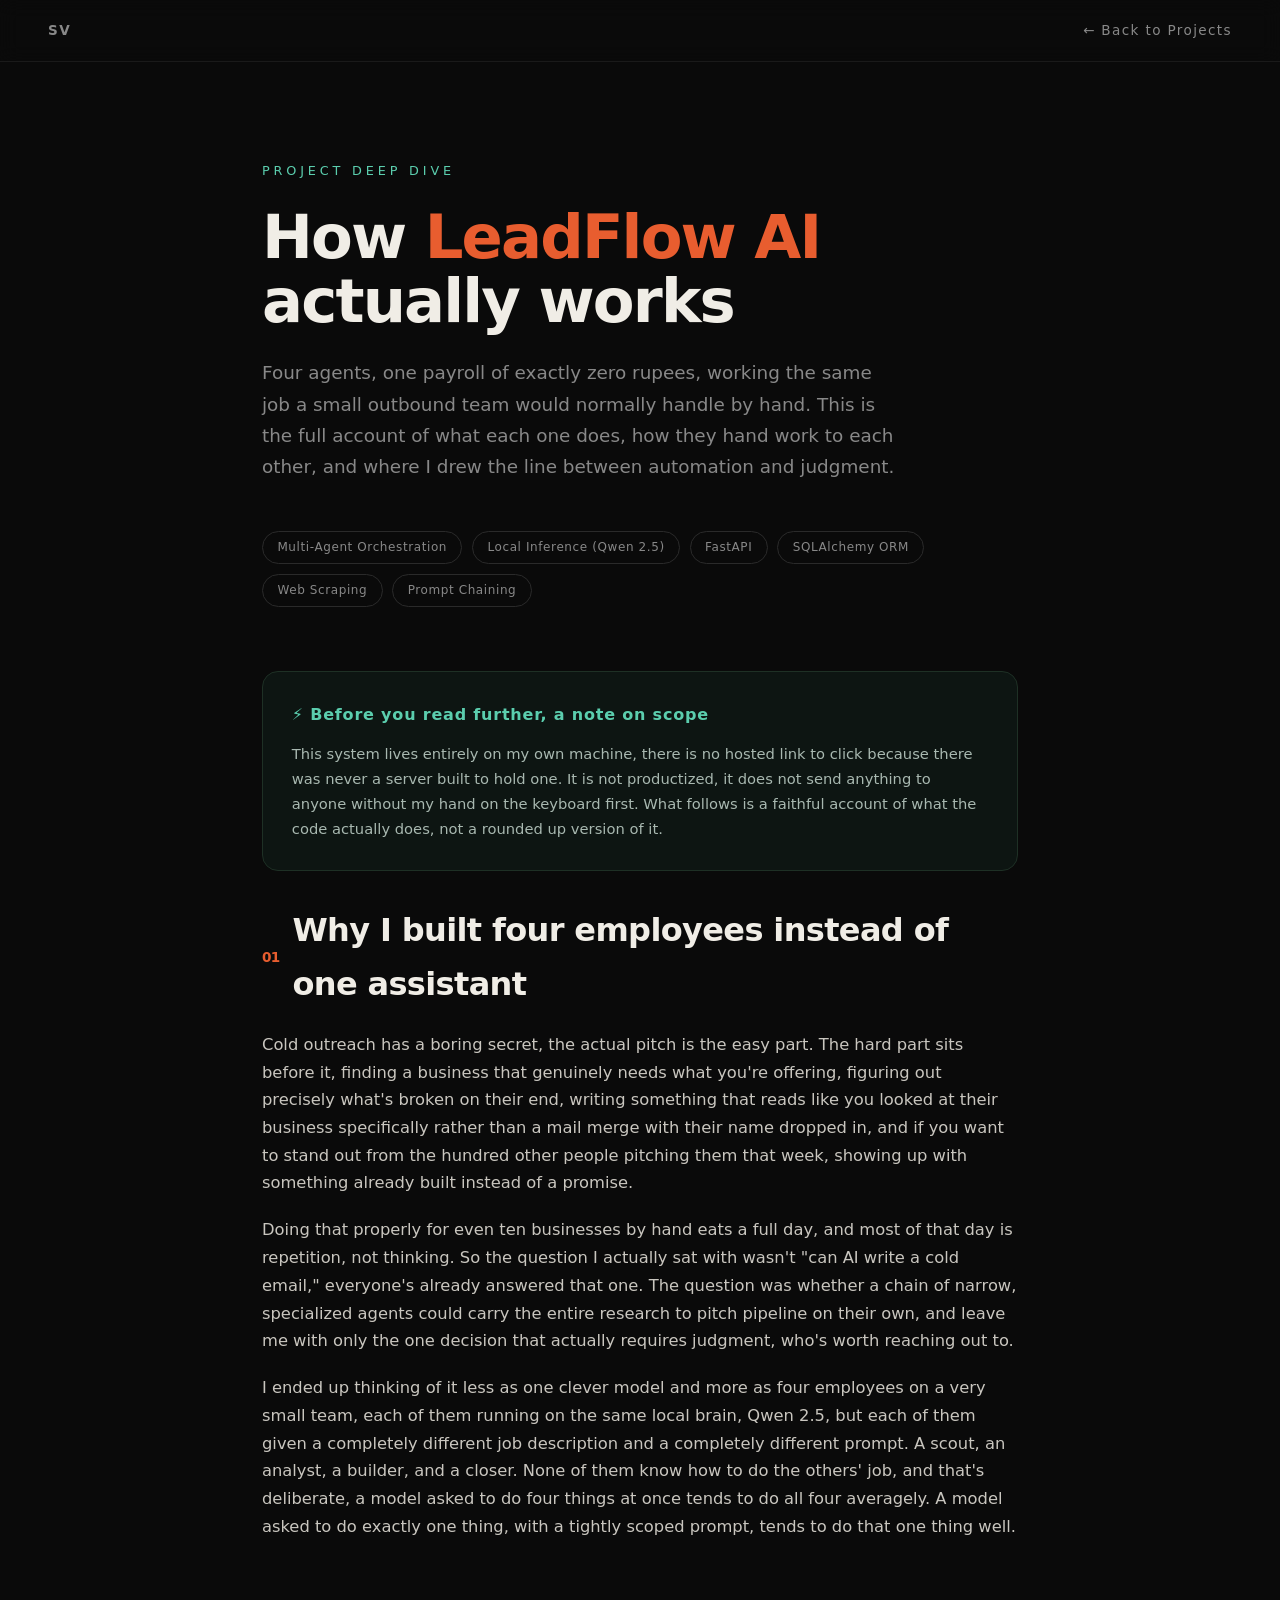
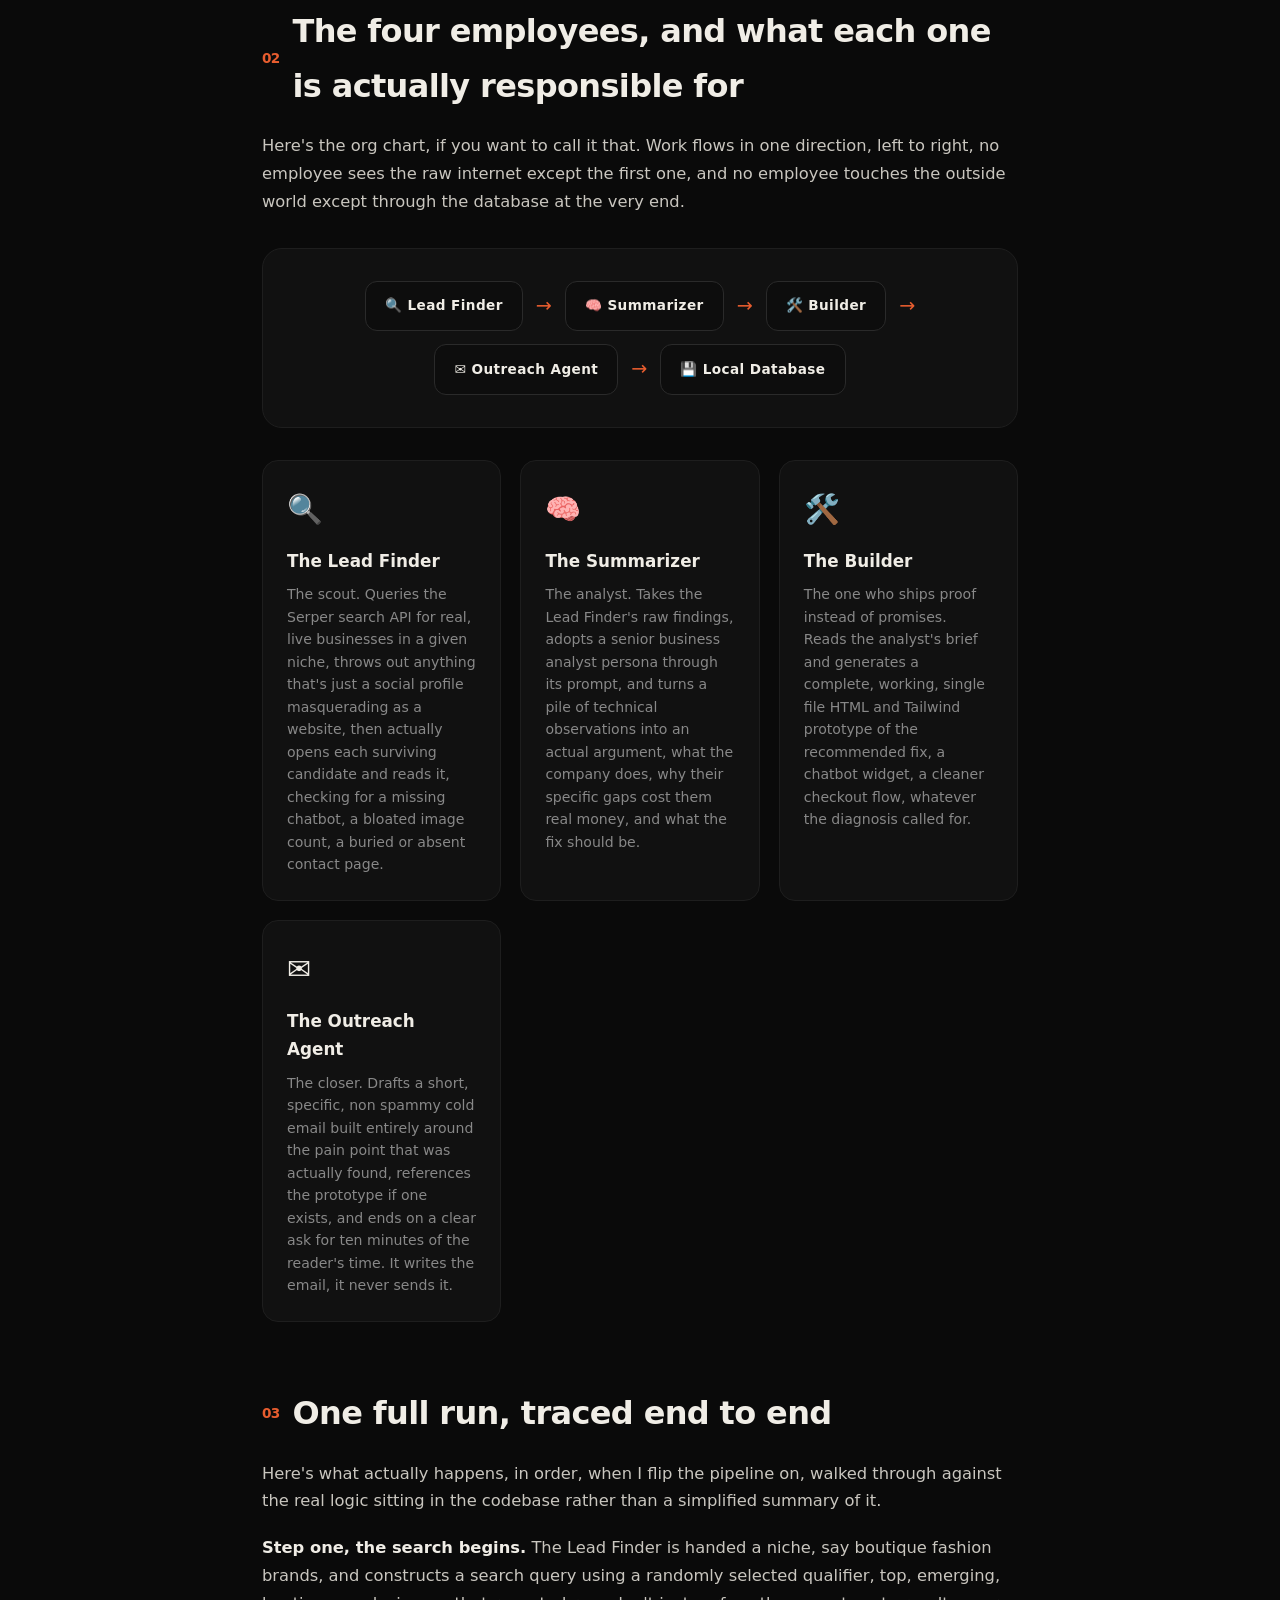
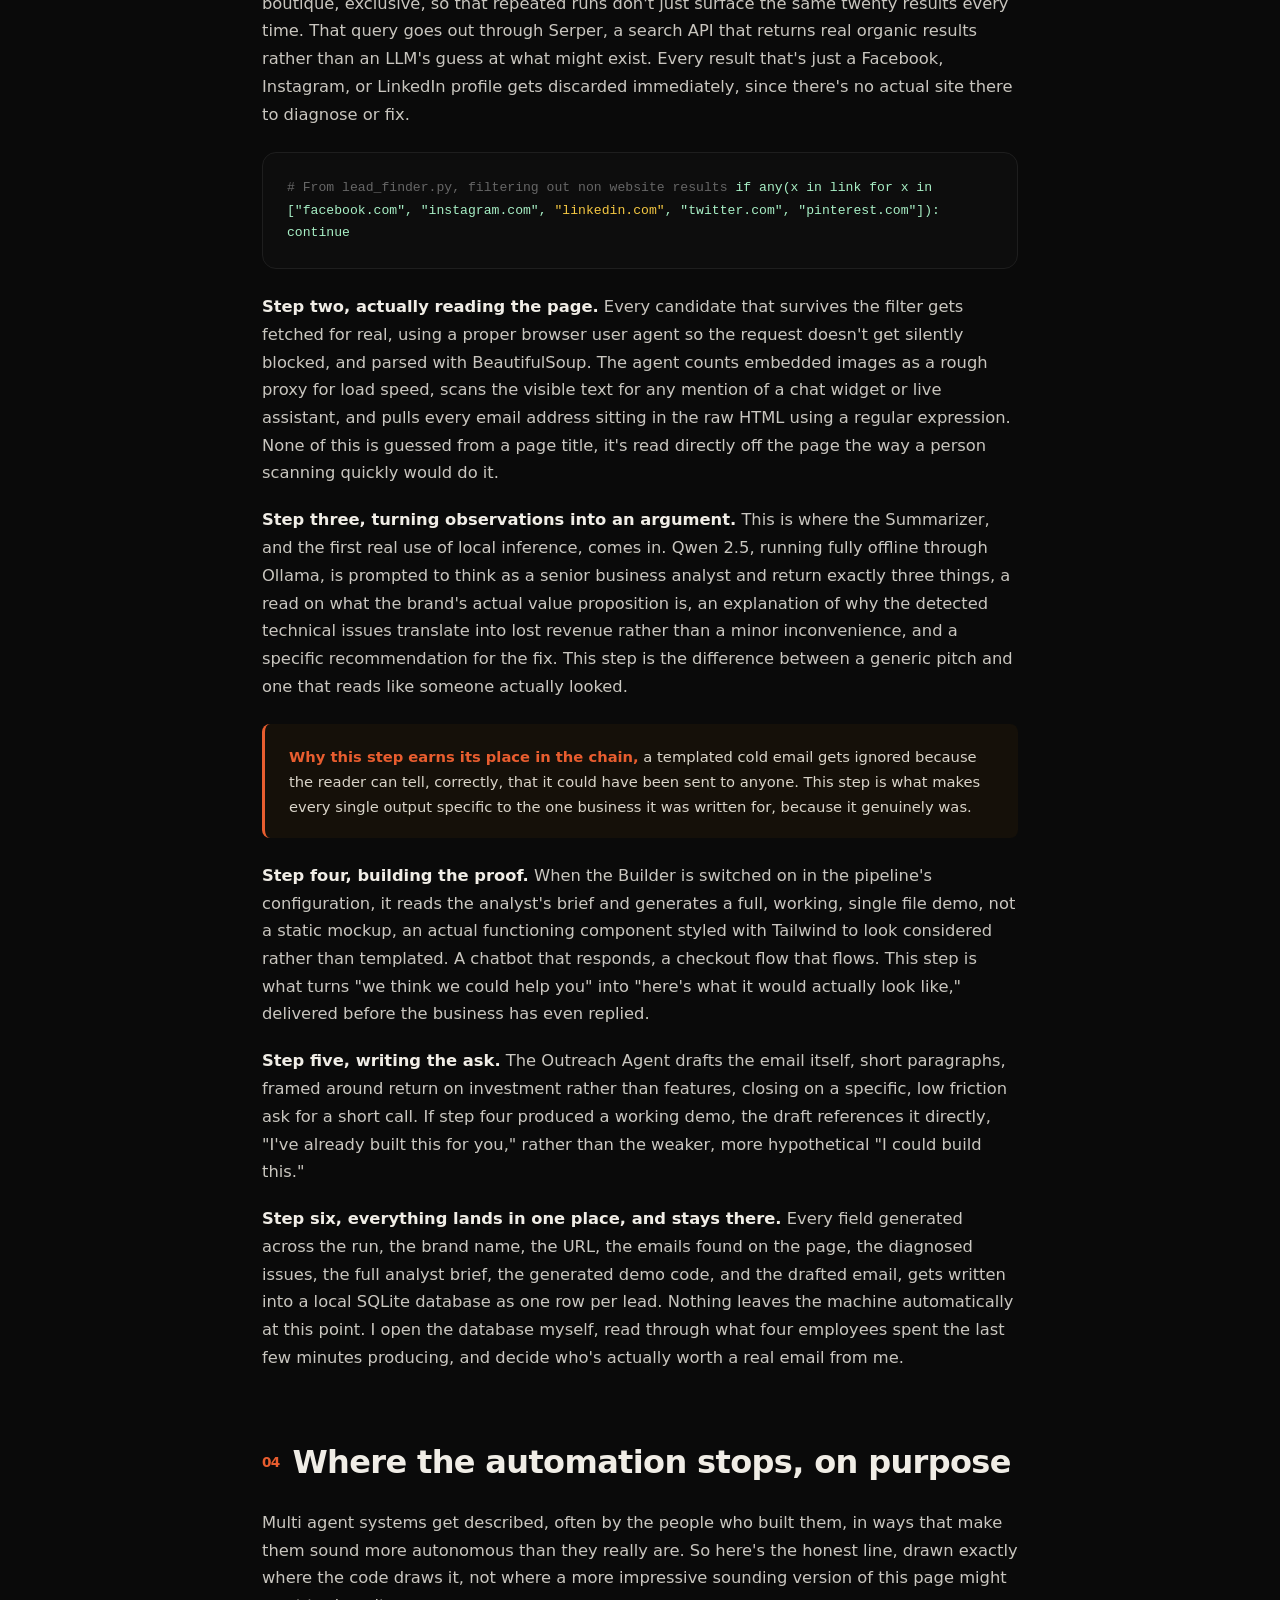
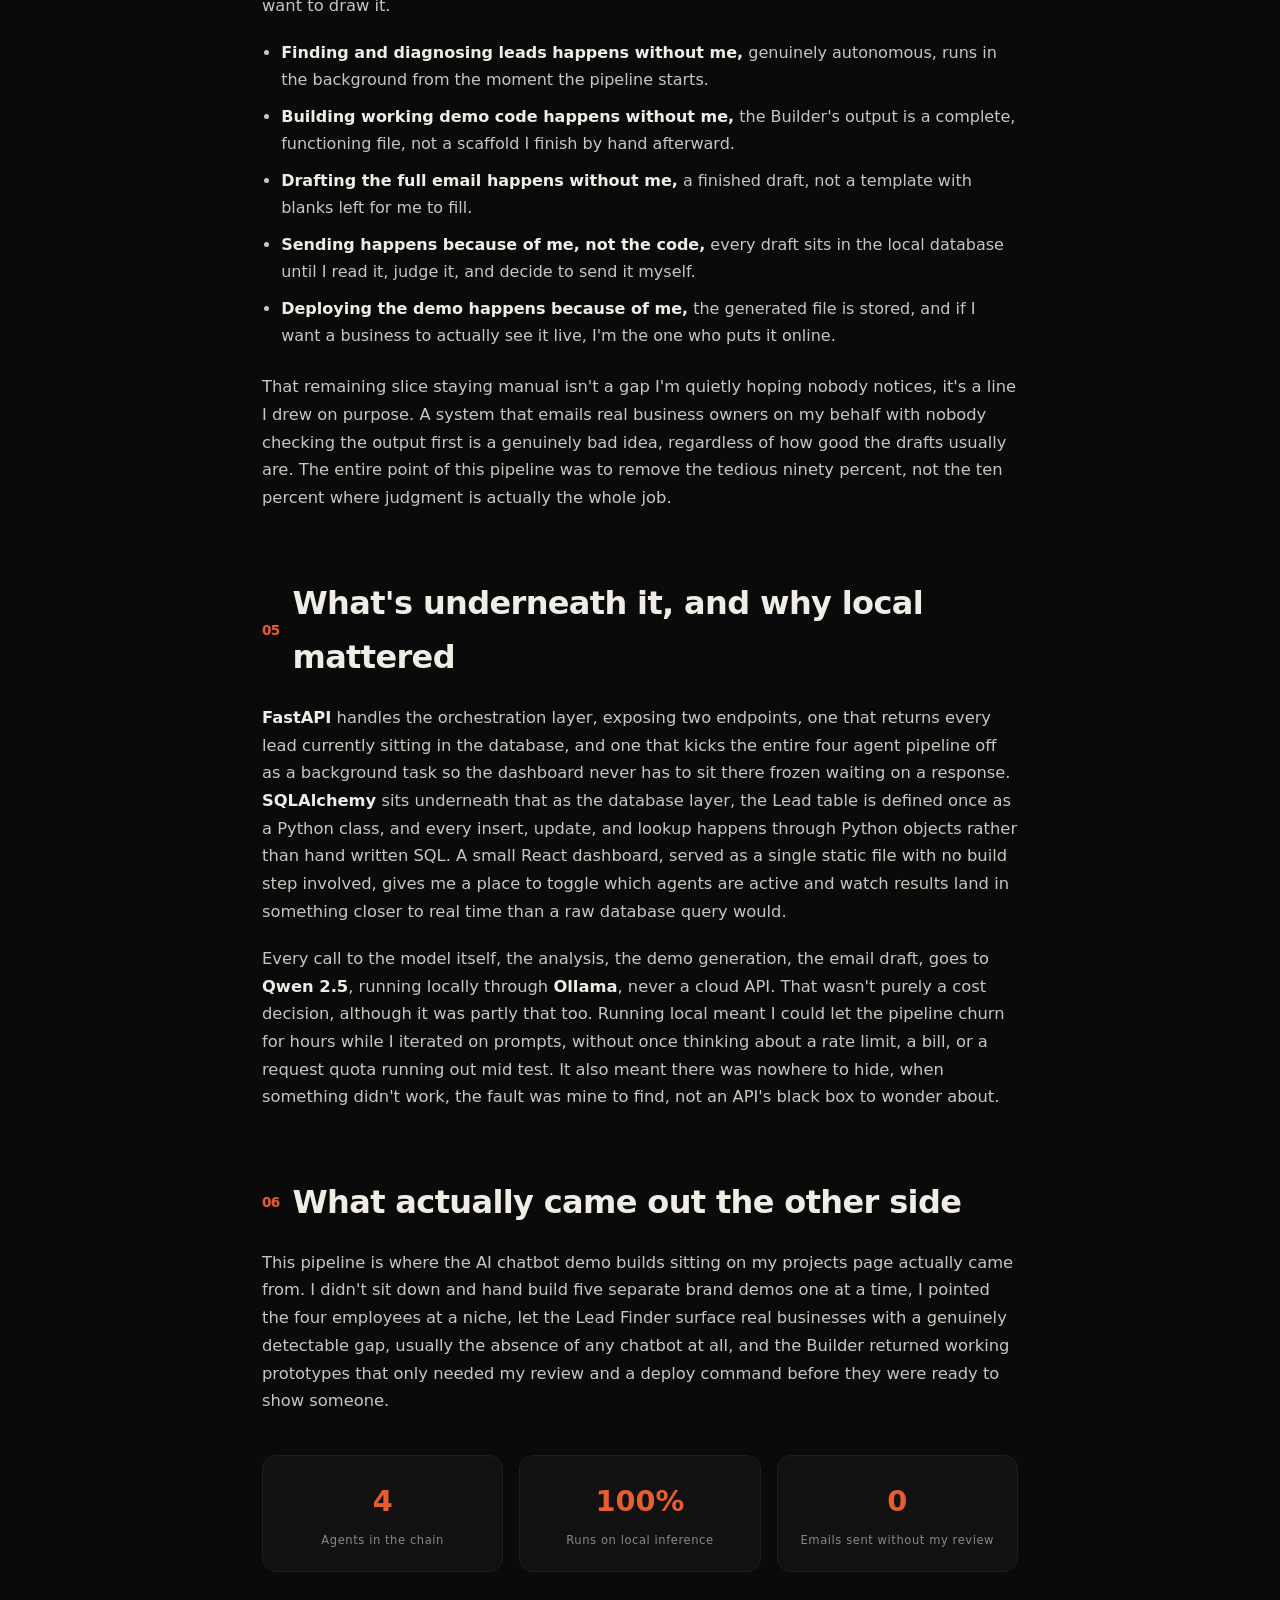
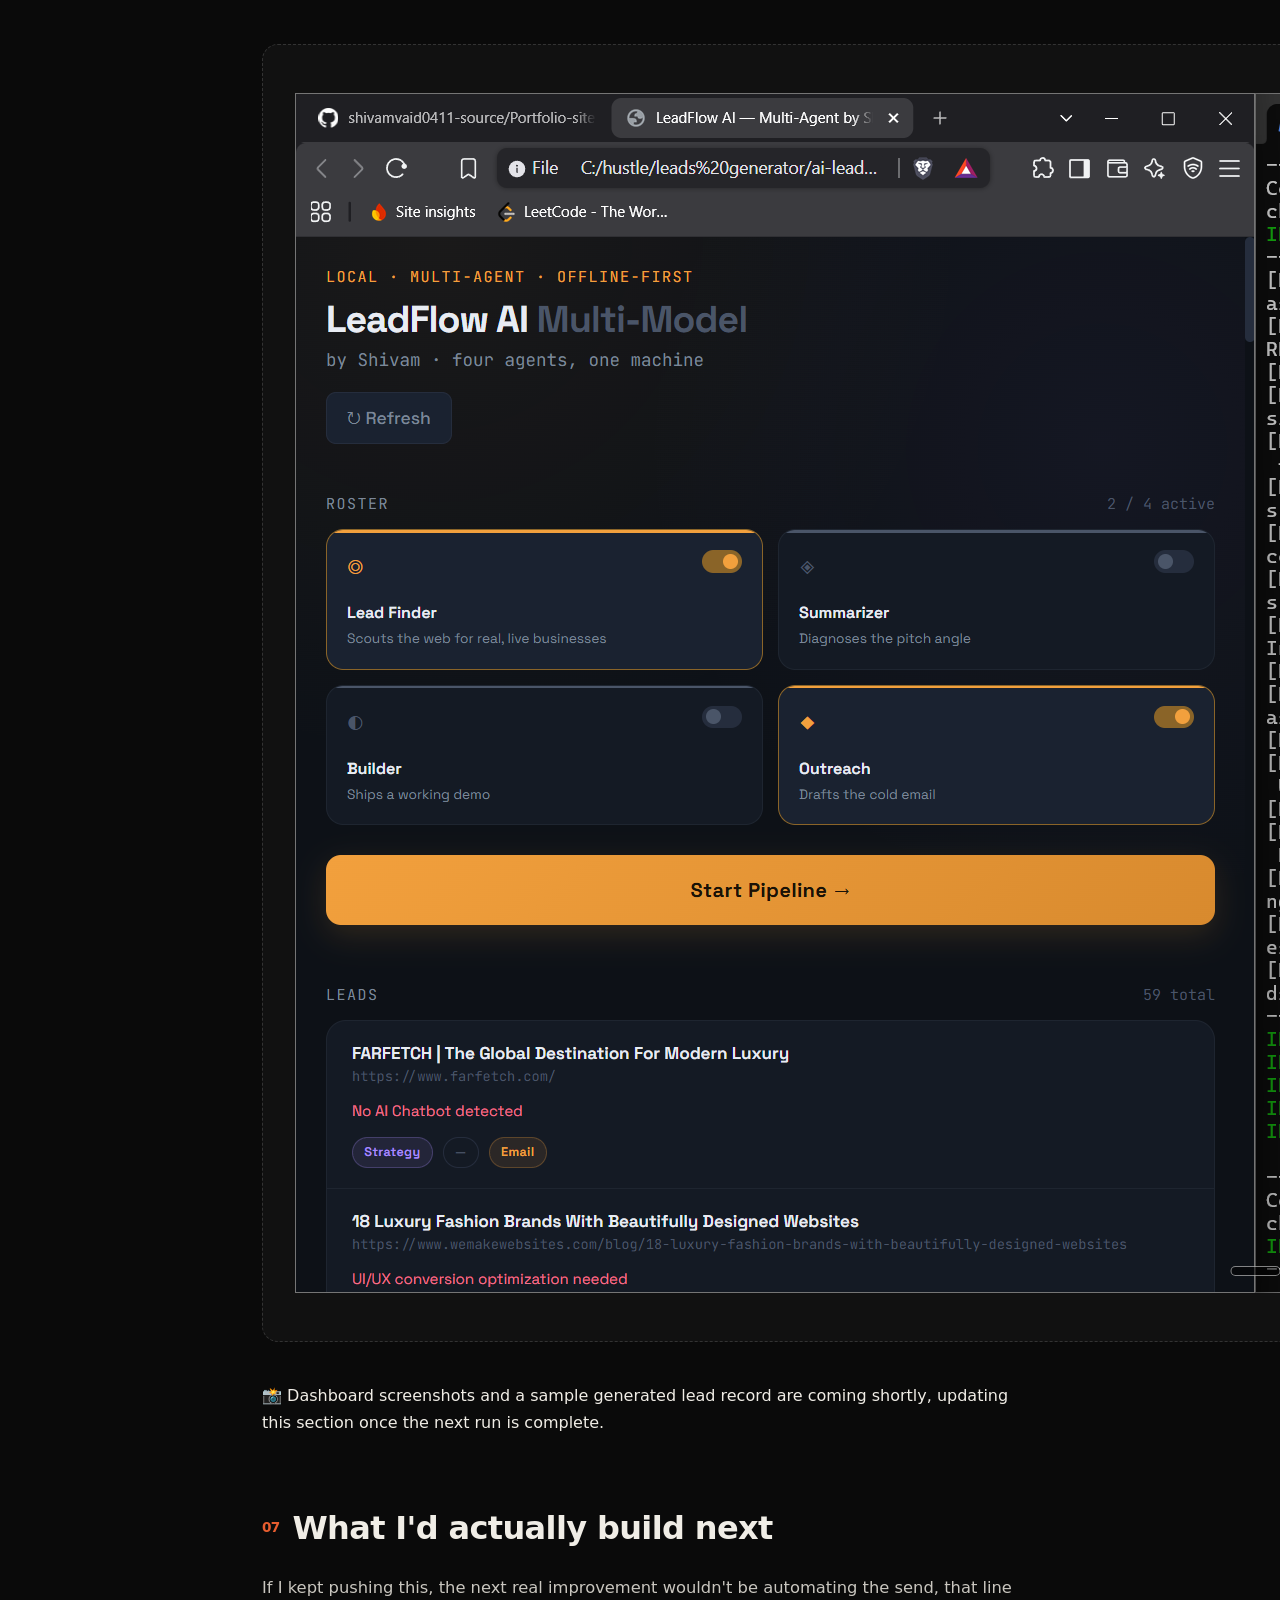
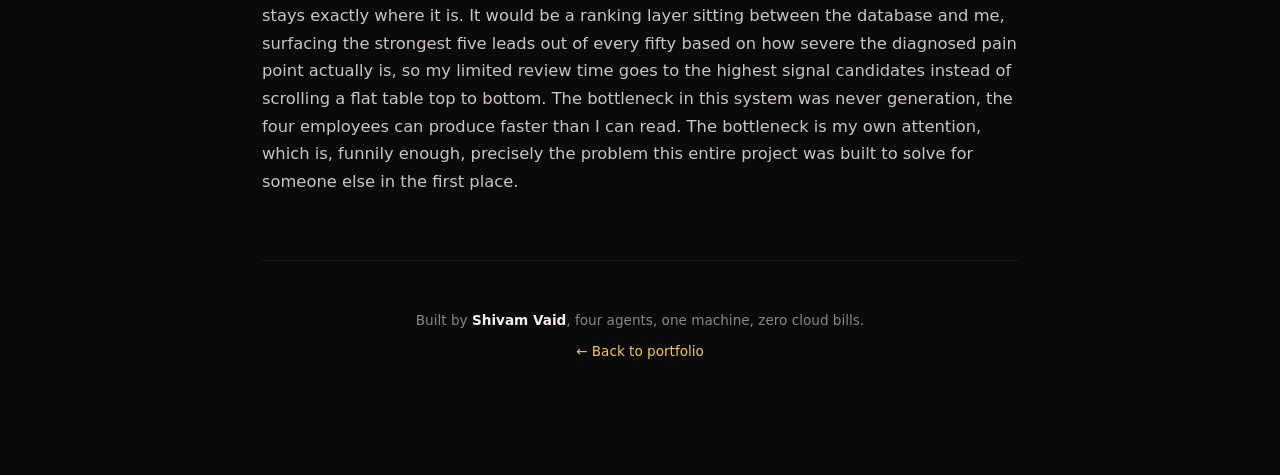
==== commit 140f33a2: "image ext fix" ====
--- a/leadflow/index.html
+++ b/leadflow/index.html
@@ -216,7 +216,7 @@
       </div>
     </div>
 
-    <img class="screenshot-placeholder" src="screenshot.jpg" alt="Dashboard screenshot">
+    <img class="screenshot-placeholder" src="screenshot.png" alt="Dashboard screenshot">
       📸 Dashboard screenshots and a sample generated lead record are coming shortly, updating this section once the next run is complete.
     </img>
   </div>
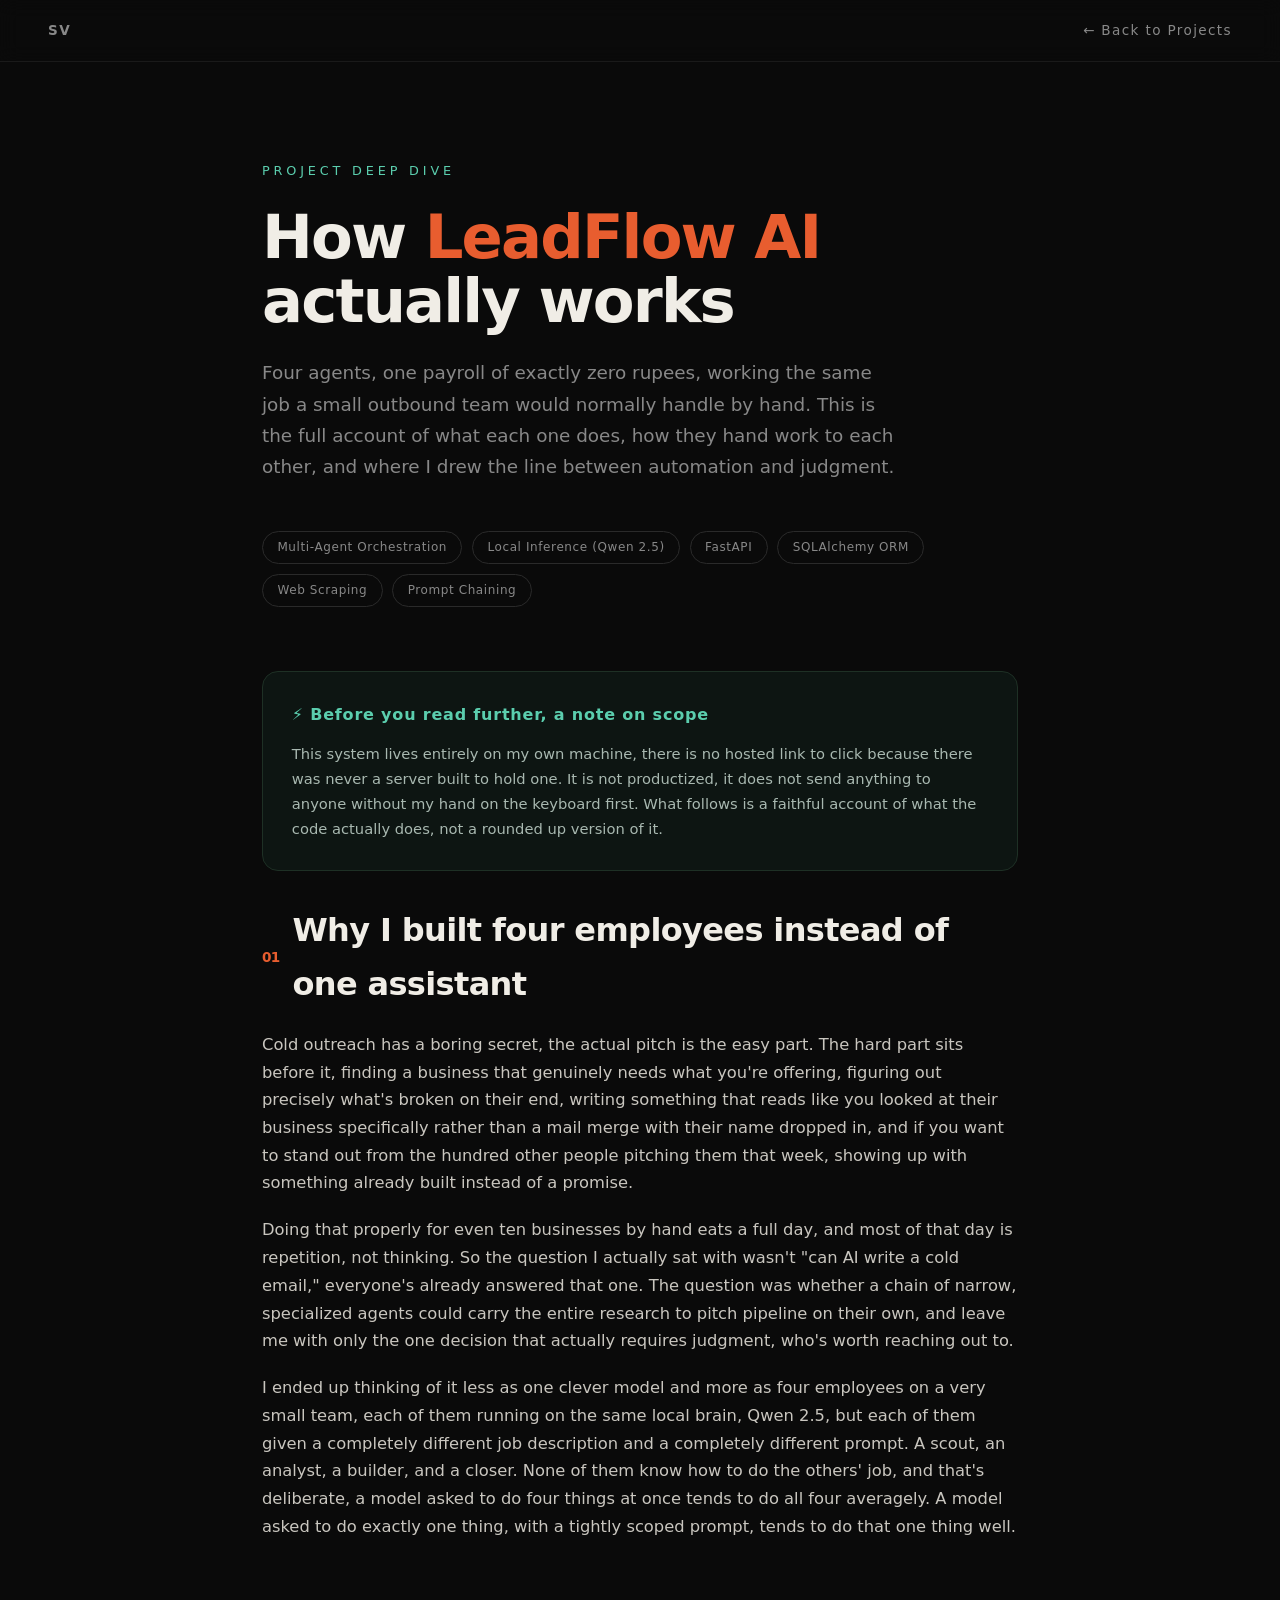
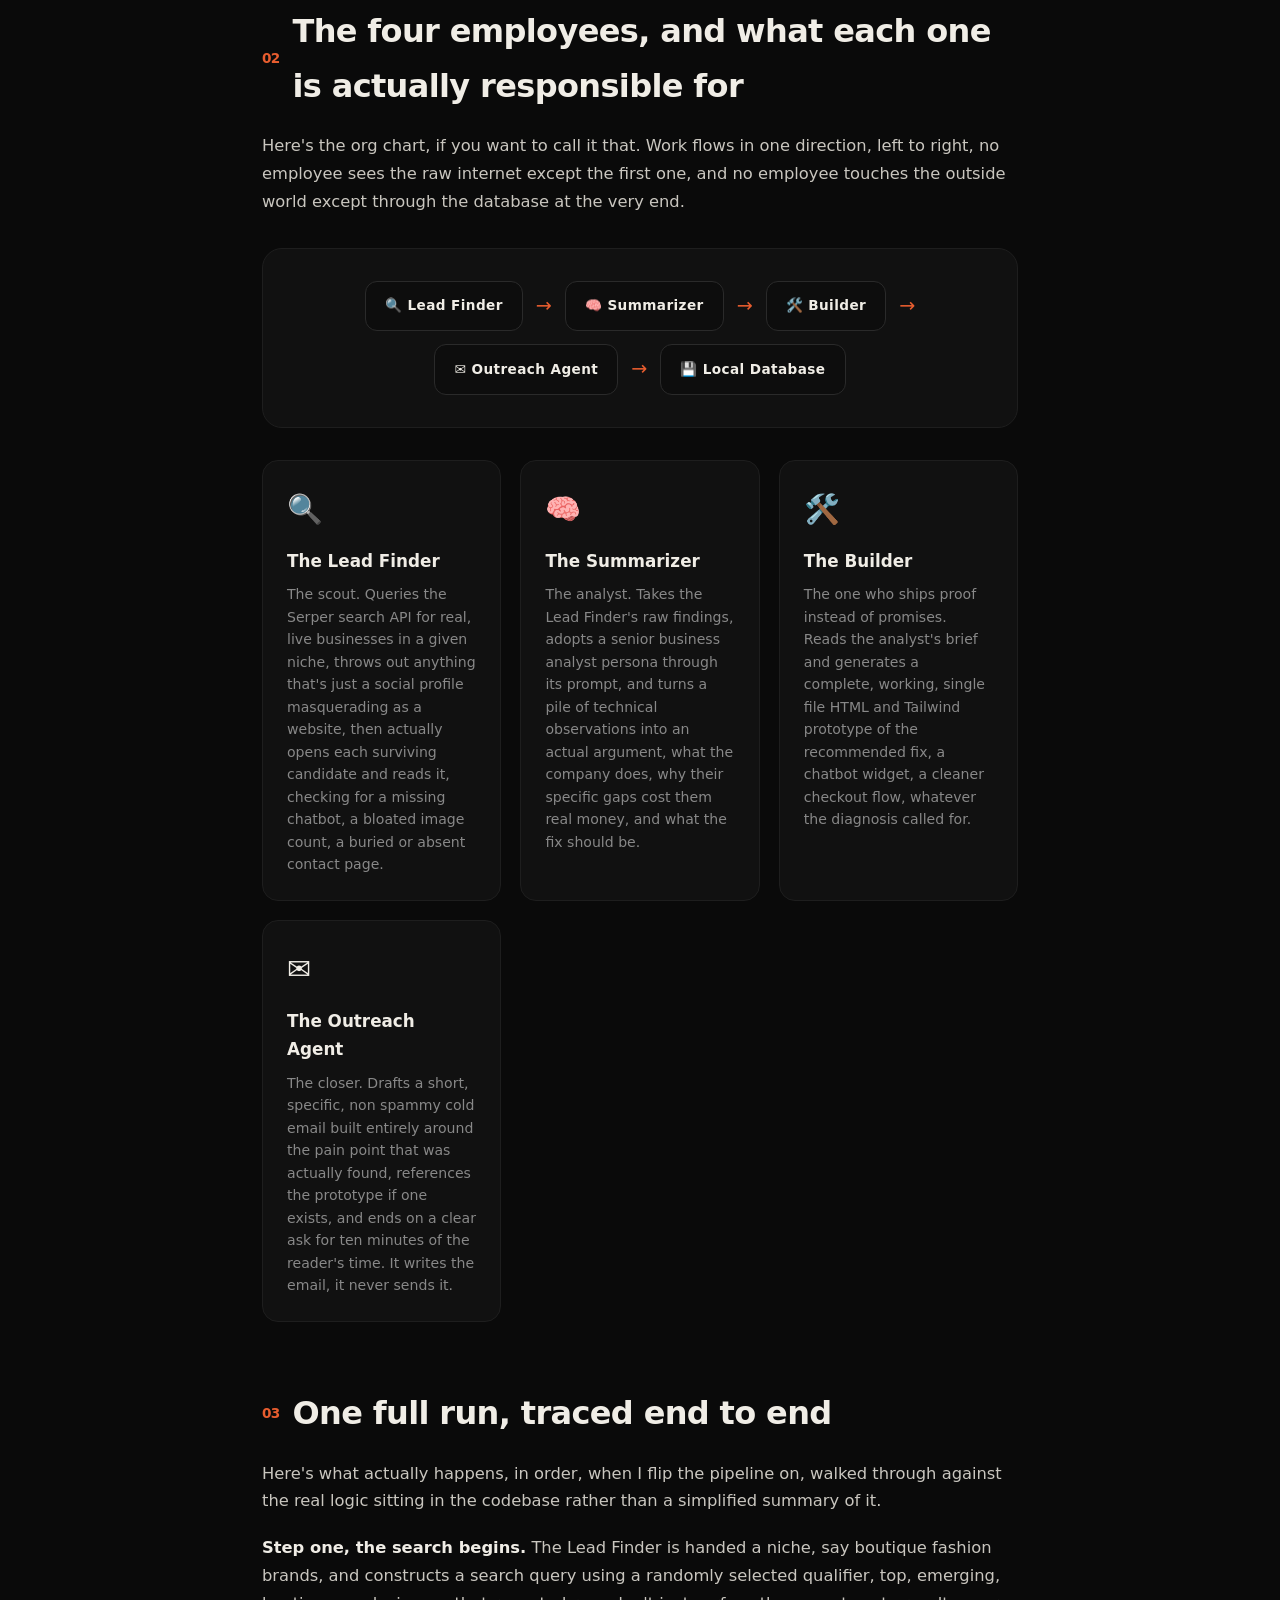
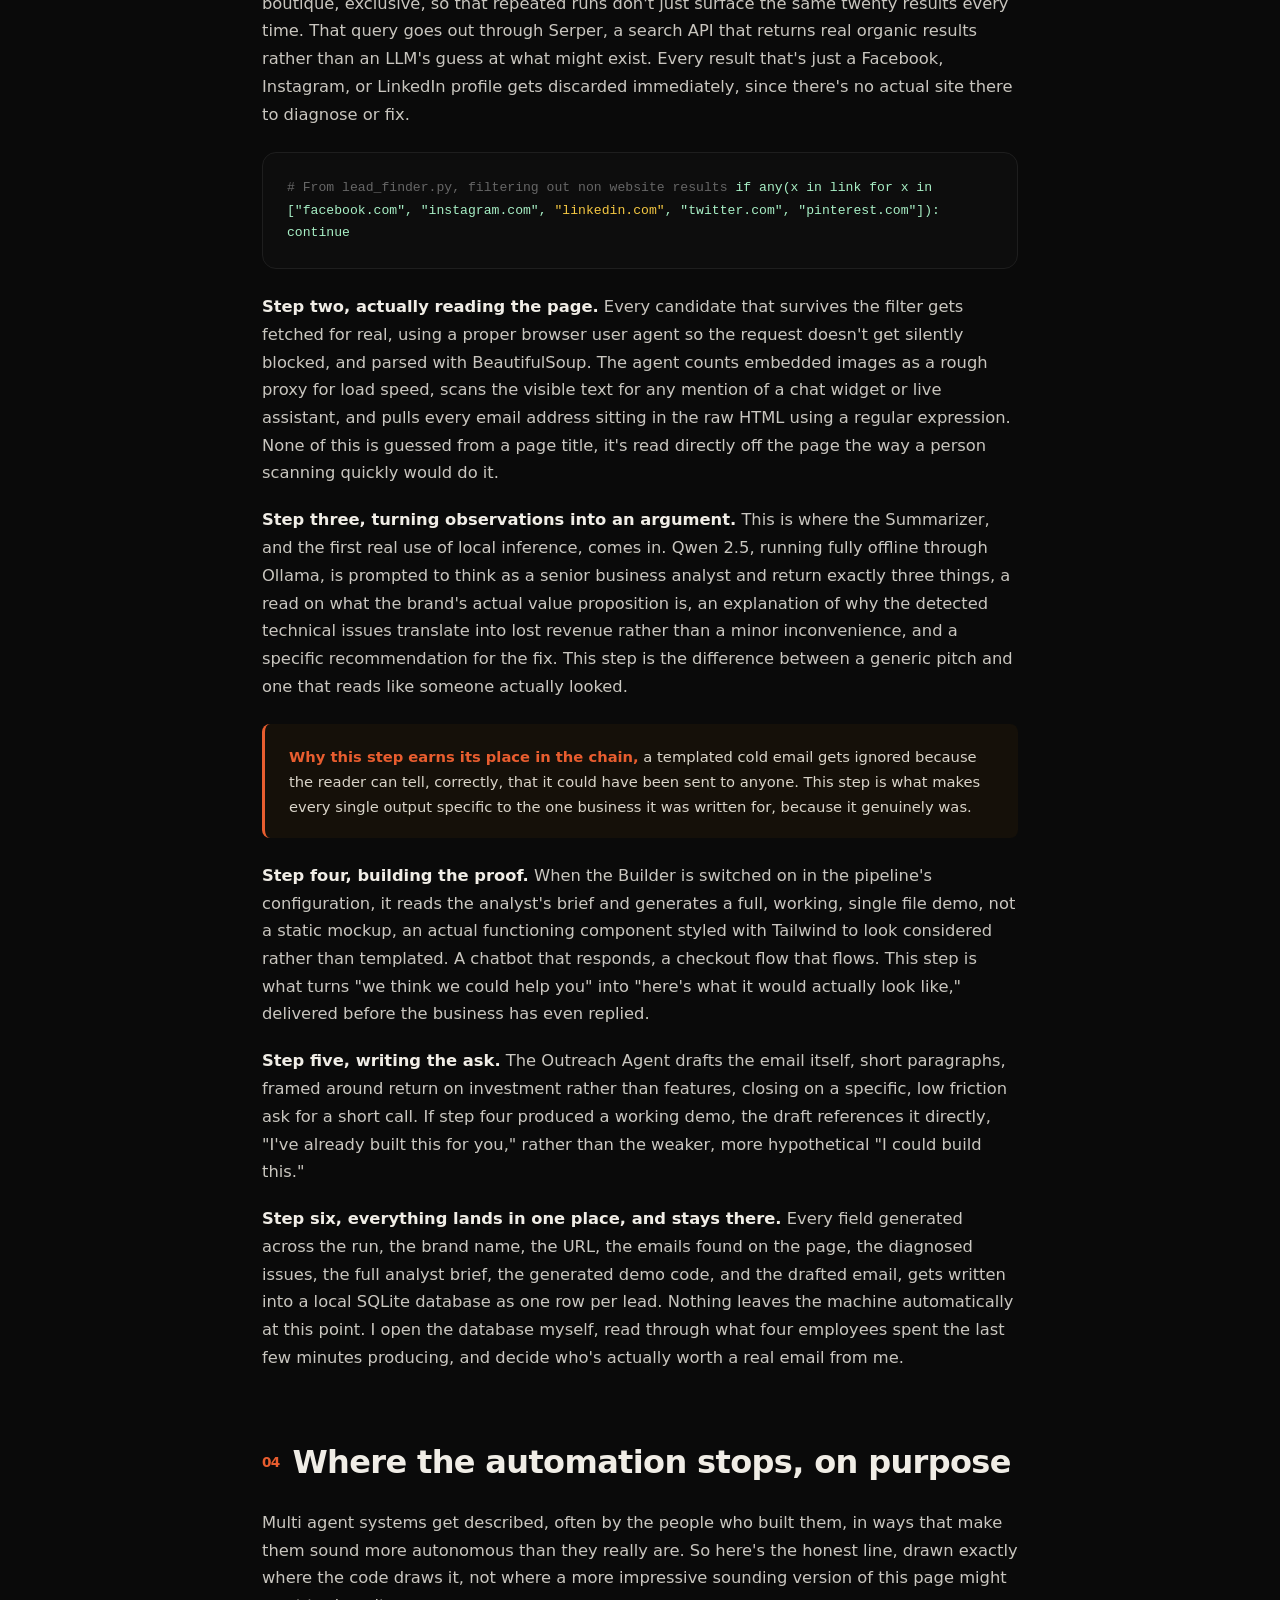
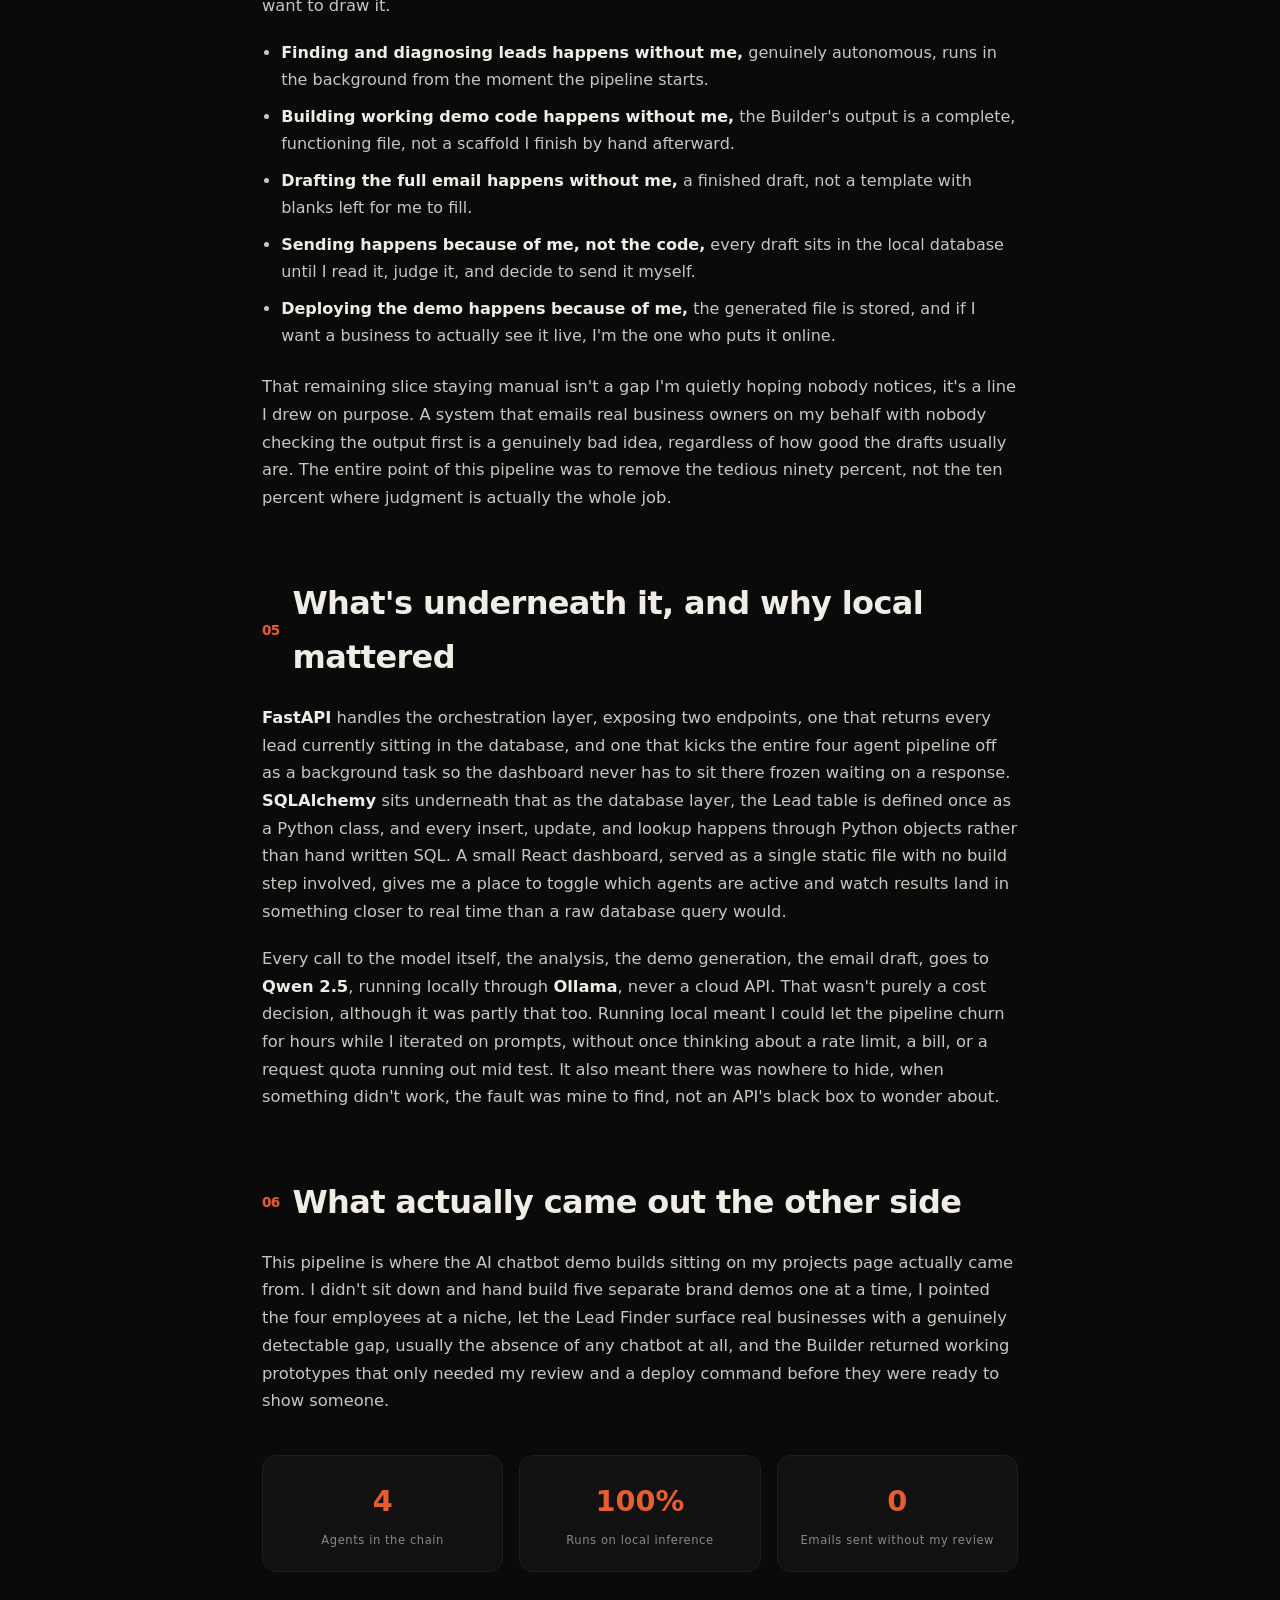
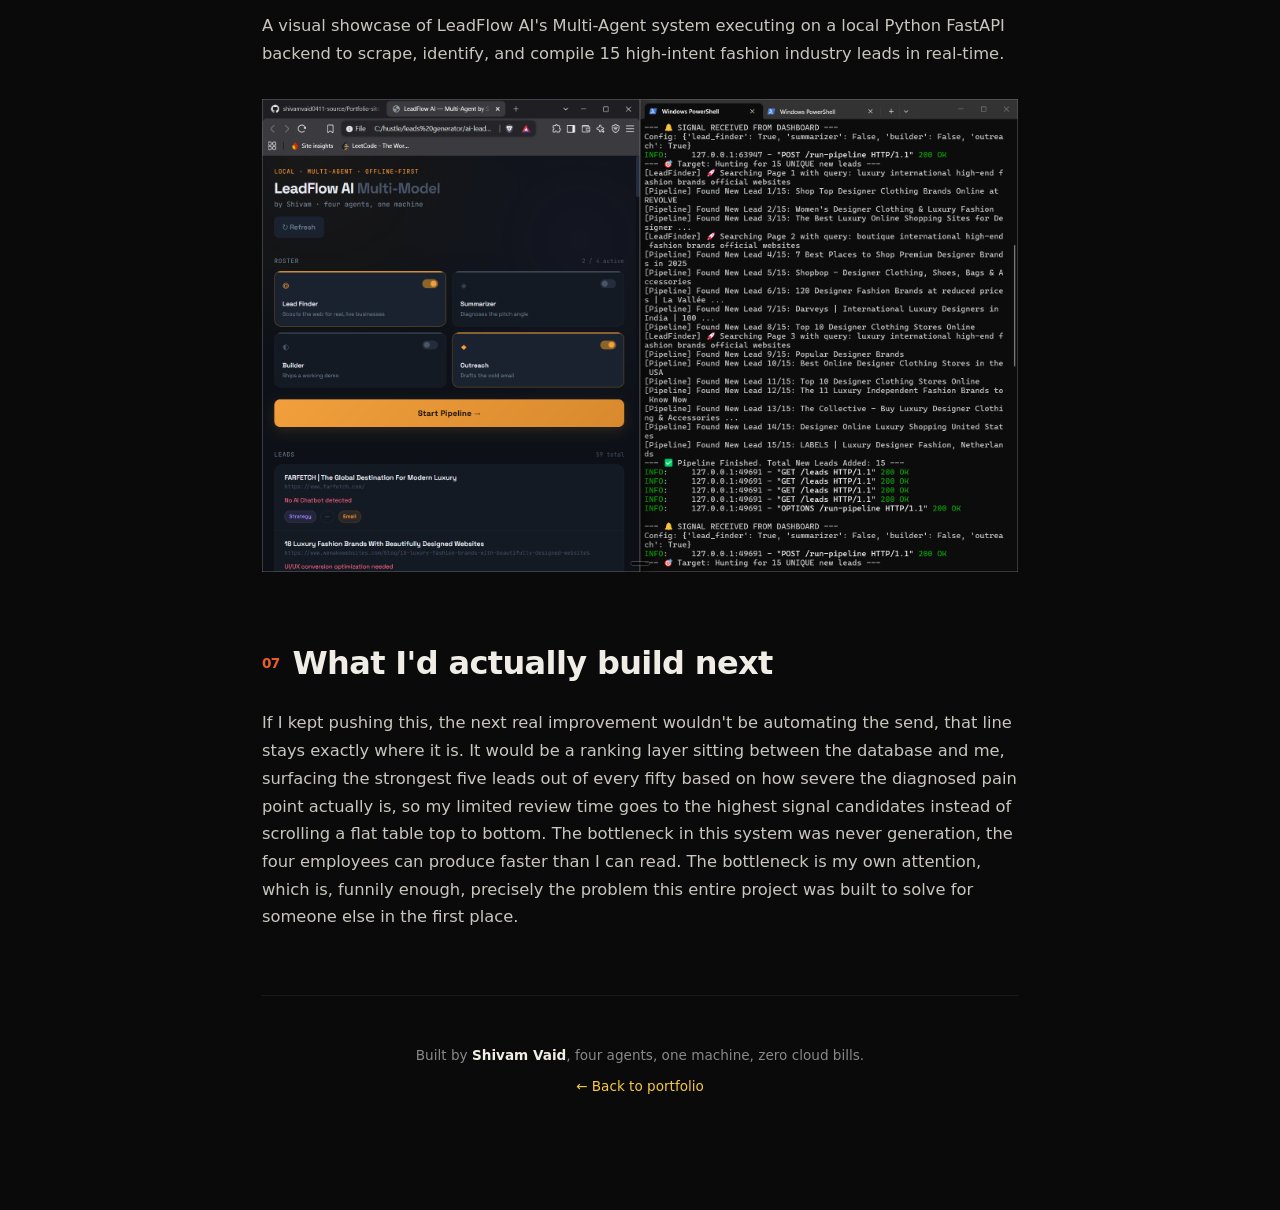
==== commit ddf02131: "screenshot description for leadflow added" ====
--- a/leadflow/index.html
+++ b/leadflow/index.html
@@ -59,7 +59,39 @@
   .honesty-box h3{color:var(--c3);font-size:1rem;margin-bottom:.8rem;letter-spacing:.05em;}
   .honesty-box p{color:#a8b8b0;font-size:.92rem;margin-bottom:0;}
 
-  .screenshot-placeholder{background:#111;border:1px dashed #333;border-radius:16px;padding:3rem 2rem;text-align:center;margin:2rem 0;color:#555;font-size:.85rem;letter-spacing:.05em;}
+  /* Container block that holds the screenshot */
+  .screenshot-placeholder {
+  display: flex;
+  justify-content: center;
+  align-items: center;
+  width: 100%;
+  margin: 2rem auto;
+  /* Remove 'overflow: hidden' if you want the image to physically spill outside the website's text column bounds */
+  }
+
+  /* Targeting the dashboard screenshot image specifically */
+  .screenshot-placeholder img[alt="dashboard screenshot"] {
+  display: block;
+  height: auto;
+  
+  /* Force the image to be 150% wider than its text container */
+  width: 150%; 
+  max-width: 150%; 
+  
+  /* THE FIX: Pulls the image back to the exact horizontal center */
+  margin-left: -25%; 
+  margin-right: -25%;
+  }
+
+/* Mobile Responsive Adjustments (Keeps it clean on phones) */
+  @media (max-width: 768px) {
+  .screenshot-placeholder img[alt="dashboard screenshot"] {
+    width: 100%; 
+    max-width: 100%;
+    margin-left: 0;
+    margin-right: 0;
+  }
+  }
 
   .stat-strip{display:grid;grid-template-columns:repeat(auto-fit,minmax(140px,1fr));gap:1rem;margin:2.5rem 0;}
   .stat-box{background:#111;border:1px solid #1e1e1e;border-radius:14px;padding:1.3rem;text-align:center;}
@@ -215,9 +247,9 @@
         <div class="label">Emails sent without my review</div>
       </div>
     </div>
-
-    <img class="screenshot-placeholder" src="screenshot.png" alt="Dashboard screenshot">
-      📸 Dashboard screenshots and a sample generated lead record are coming shortly, updating this section once the next run is complete.
+      <p>A visual showcase of LeadFlow AI's Multi-Agent system executing on a local Python FastAPI backend to scrape, identify, and compile 15 high-intent fashion industry leads in real-time.<p>        
+
+    <img class="screenshot-placeholder" src="/leadflow/s.png" alt="Dashboard screenshot">
     </img>
   </div>
 
